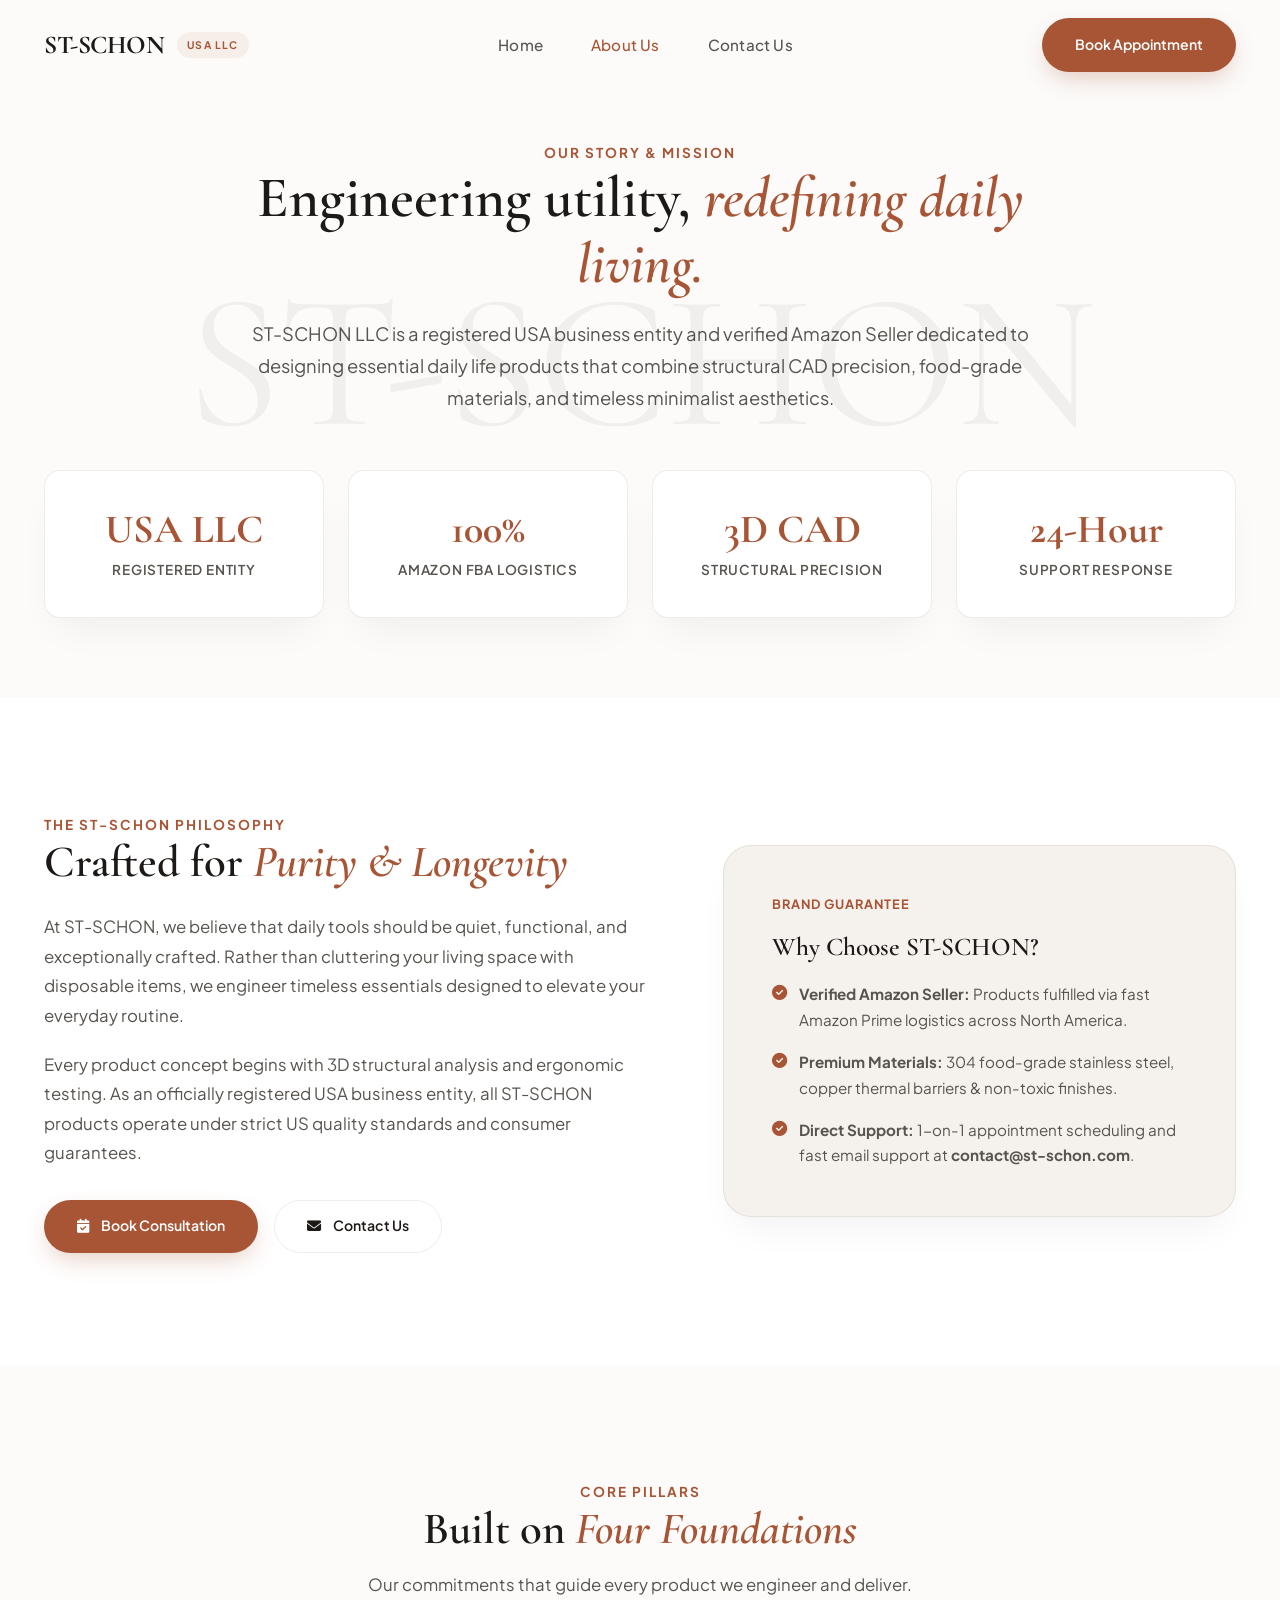
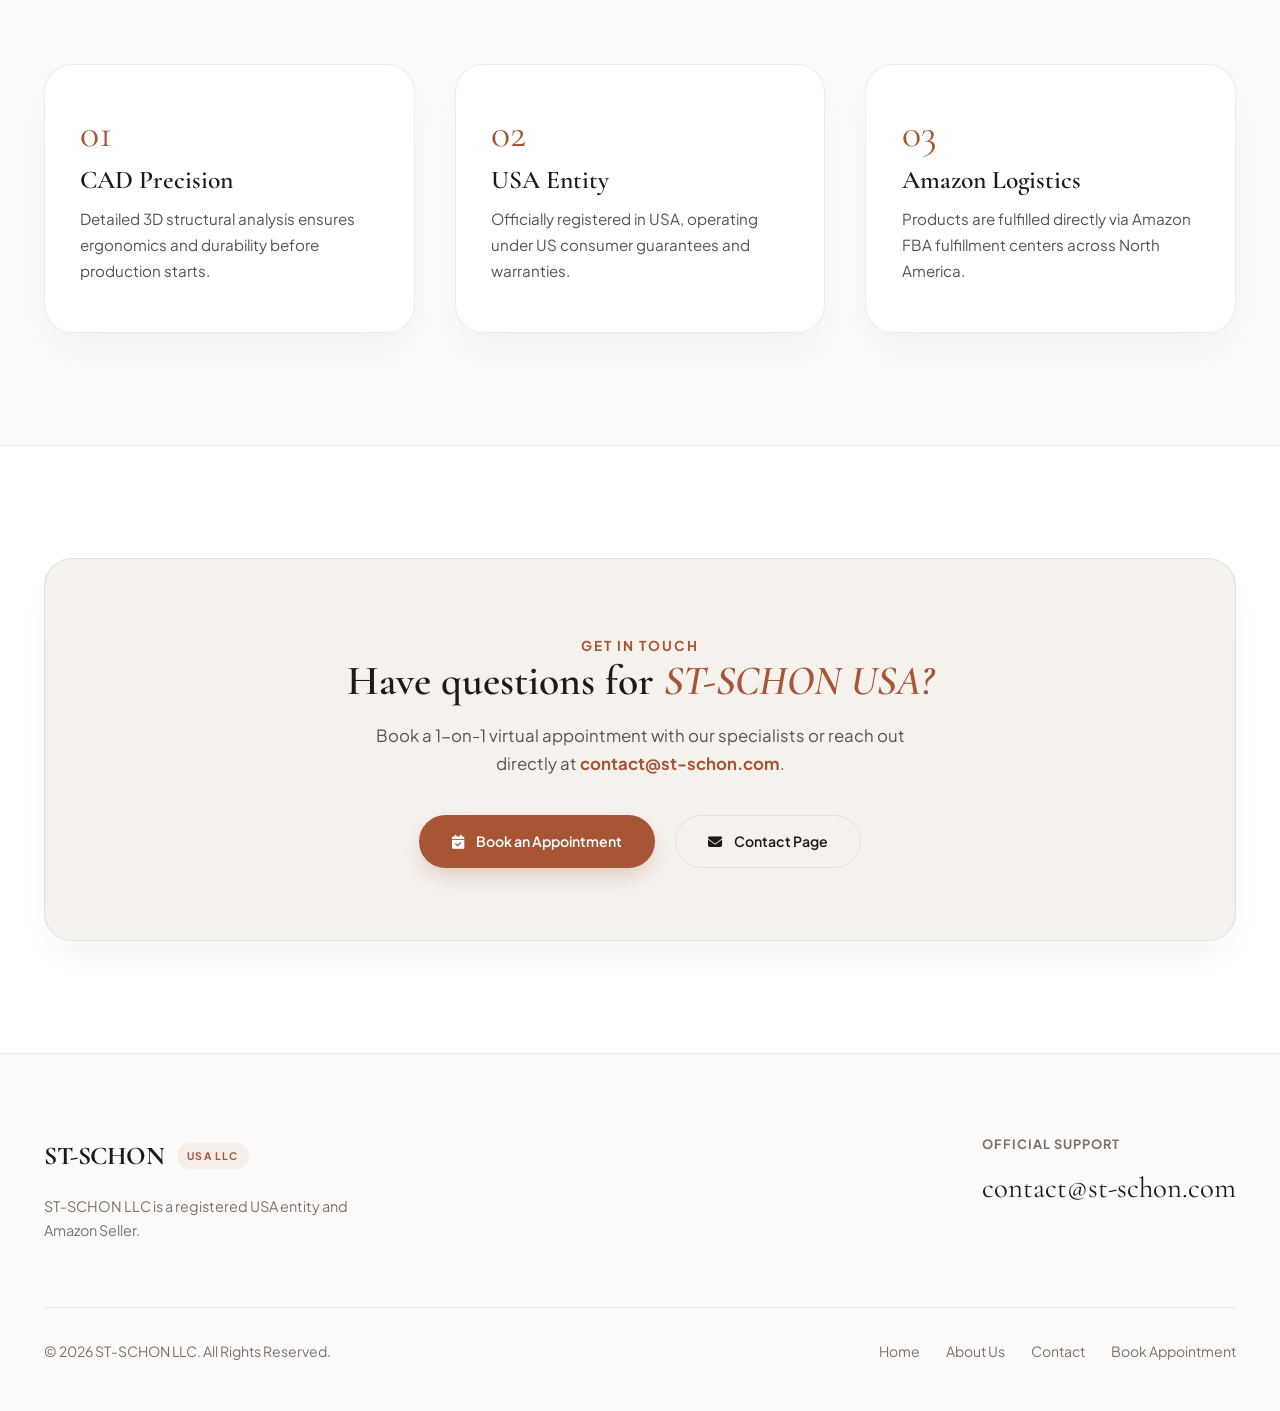
==== about.html @ 33ff7b72 "Create dedicated About Us page (about.html) with company story, key metrics, and brand pillars" ====
<!DOCTYPE html>
<html lang="en">
<head>
  <meta charset="UTF-8" />
  <meta name="viewport" content="width=device-width, initial-scale=1.0" />
  <title>About Us | ST-SCHON USA LLC</title>
  <meta name="description" content="Learn about ST-SCHON LLC, an officially registered USA business entity & Amazon Seller crafting minimalist daily life products." />
  <meta name="google-site-verification" content="IMkrDVeG0DlP4XZ37JzlQe3WU5z8ph6qBn4d7qnAb90" />

  <!-- Immediate Universal Clean URL Sanitizer -->
  <script>
    (function() {
      try {
        var p = window.location.pathname;
        if (p.endsWith('/index.html') || p.endsWith('/index')) {
          var clean = p.replace(/\/index(\.html)?$/, '/') + window.location.search + window.location.hash;
          window.history.replaceState(null, '', clean || '/');
        } else if (p.endsWith('.html')) {
          var clean = p.replace(/\.html$/, '') + window.location.search + window.location.hash;
          window.history.replaceState(null, '', clean);
        }
      } catch(e) {}
    })();
  </script>

  <!-- Google Fonts -->
  <link rel="preconnect" href="https://fonts.googleapis.com" />
  <link rel="preconnect" href="https://fonts.gstatic.com" crossorigin />
  <link href="https://fonts.googleapis.com/css2?family=Cormorant+Garamond:ital,wght@0,400;0,600;0,700;1,400&family=Plus+Jakarta+Sans:wght@300;400;500;600;700&display=swap" rel="stylesheet" />

  <!-- FontAwesome Icons -->
  <link rel="stylesheet" href="https://cdnjs.cloudflare.com/ajax/libs/font-awesome/6.4.0/css/all.min.css" />

  <!-- Stylesheets -->
  <link rel="stylesheet" href="css/style.css" />
</head>
<body>

  <!-- HEADER -->
  <header class="header scrolled">
    <div class="container nav-wrap">
      <a href="./" class="brand-logo">
        <span class="logo-mark">ST-SCHON</span>
        <span class="logo-badge-pill">USA LLC</span>
      </a>

      <!-- Navigation Links -->
      <ul class="nav-links" id="nav-links">
        <li><a href="./" class="nav-link">Home</a></li>
        <li><a href="about.html" class="nav-link active">About Us</a></li>
        <li><a href="contact.html" class="nav-link">Contact Us</a></li>
        <li class="mobile-cta-item"><a href="contact.html#booking" class="btn btn-primary" style="width: 100%;">Book Appointment</a></li>
      </ul>

      <div class="desktop-nav-cta">
        <a href="contact.html#booking" class="btn btn-primary">
          Book Appointment
        </a>
      </div>

      <button class="mobile-toggle-btn" id="mobile-menu-btn" aria-label="Toggle Mobile Menu">
        <i class="fa-solid fa-bars"></i>
      </button>
    </div>
  </header>

  <!-- ABOUT HERO SECTION -->
  <section class="about-hero">
    <div class="hero-watermark">ST-SCHON</div>
    <div class="container">
      <div style="max-width: 780px; margin: 0 auto;">
        <span class="hero-subhead">OUR STORY & MISSION</span>
        <h1 style="font-size: clamp(2.4rem, 5vw, 3.6rem); margin-bottom: 1.25rem;">
          Engineering utility, <span class="serif-text text-terracotta">redefining daily living.</span>
        </h1>
        <p style="color: var(--text-secondary); font-size: 1.15rem; line-height: 1.75;">
          ST-SCHON LLC is a registered USA business entity and verified Amazon Seller dedicated to designing essential daily life products that combine structural CAD precision, food-grade materials, and timeless minimalist aesthetics.
        </p>
      </div>

      <!-- KEY METRICS GRID -->
      <div class="metrics-grid">
        <div class="metric-card">
          <div class="metric-val">USA LLC</div>
          <div class="metric-lbl">Registered Entity</div>
        </div>
        <div class="metric-card">
          <div class="metric-val">100%</div>
          <div class="metric-lbl">Amazon FBA Logistics</div>
        </div>
        <div class="metric-card">
          <div class="metric-val">3D CAD</div>
          <div class="metric-lbl">Structural Precision</div>
        </div>
        <div class="metric-card">
          <div class="metric-val">24-Hour</div>
          <div class="metric-lbl">Support Response</div>
        </div>
      </div>
    </div>
  </section>

  <!-- BRAND STORY SECTION -->
  <section class="section-padding" style="background: #ffffff; border-y: 1px solid var(--border-subtle);">
    <div class="container">
      <div class="story-grid">
        <div>
          <span class="hero-subhead">THE ST-SCHON PHILOSOPHY</span>
          <h2 style="font-size: 2.8rem; margin-bottom: 1.5rem; line-height: 1.15;">
            Crafted for <span class="serif-text text-terracotta">Purity & Longevity</span>
          </h2>
          <p style="color: var(--text-secondary); font-size: 1.05rem; margin-bottom: 1.25rem; line-height: 1.75;">
            At ST-SCHON, we believe that daily tools should be quiet, functional, and exceptionally crafted. Rather than cluttering your living space with disposable items, we engineer timeless essentials designed to elevate your everyday routine.
          </p>
          <p style="color: var(--text-secondary); font-size: 1.05rem; margin-bottom: 2rem; line-height: 1.75;">
            Every product concept begins with 3D structural analysis and ergonomic testing. As an officially registered USA business entity, all ST-SCHON products operate under strict US quality standards and consumer guarantees.
          </p>
          <div style="display: flex; gap: 1rem; flex-wrap: wrap;">
            <a href="contact.html#booking" class="btn btn-primary">
              <i class="fa-solid fa-calendar-check"></i> Book Consultation
            </a>
            <a href="contact.html" class="btn btn-outline">
              <i class="fa-solid fa-envelope"></i> Contact Us
            </a>
          </div>
        </div>

        <div>
          <div style="background: var(--bg-card); border: 1px solid var(--border-subtle); border-radius: var(--radius-lg); padding: 3rem; box-shadow: var(--shadow-soft);">
            <div style="font-size: 0.8rem; font-weight: 700; color: var(--accent-terracotta); text-transform: uppercase; letter-spacing: 1px; margin-bottom: 1rem;">BRAND GUARANTEE</div>
            <h3 style="font-size: 1.6rem; margin-bottom: 1.25rem;">Why Choose ST-SCHON?</h3>
            <ul style="list-style: none; padding: 0; margin: 0; display: flex; flex-direction: column; gap: 1rem; color: var(--text-secondary); font-size: 0.95rem;">
              <li style="display: flex; gap: 0.75rem; align-items: flex-start;">
                <i class="fa-solid fa-check-circle" style="color: var(--accent-terracotta); margin-top: 0.25rem;"></i>
                <span><strong>Verified Amazon Seller:</strong> Products fulfilled via fast Amazon Prime logistics across North America.</span>
              </li>
              <li style="display: flex; gap: 0.75rem; align-items: flex-start;">
                <i class="fa-solid fa-check-circle" style="color: var(--accent-terracotta); margin-top: 0.25rem;"></i>
                <span><strong>Premium Materials:</strong> 304 food-grade stainless steel, copper thermal barriers & non-toxic finishes.</span>
              </li>
              <li style="display: flex; gap: 0.75rem; align-items: flex-start;">
                <i class="fa-solid fa-check-circle" style="color: var(--accent-terracotta); margin-top: 0.25rem;"></i>
                <span><strong>Direct Support:</strong> 1-on-1 appointment scheduling and fast email support at <strong>contact@st-schon.com</strong>.</span>
              </li>
            </ul>
          </div>
        </div>
      </div>
    </div>
  </section>

  <!-- BRAND PILLARS SECTION -->
  <section class="section-padding">
    <div class="container">
      <div style="text-align: center; max-width: 620px; margin: 0 auto;">
        <span class="hero-subhead">CORE PILLARS</span>
        <h2 style="font-size: 2.8rem; margin-bottom: 1rem;">Built on <span class="serif-text text-terracotta">Four Foundations</span></h2>
        <p style="color: var(--text-secondary); font-size: 1.05rem;">Our commitments that guide every product we engineer and deliver.</p>
      </div>

      <div class="manifesto-grid">
        <div class="manifesto-card">
          <div class="manifesto-num">01</div>
          <h3 class="manifesto-title">CAD Precision</h3>
          <p class="manifesto-desc">Detailed 3D structural analysis ensures ergonomics and durability before production starts.</p>
        </div>

        <div class="manifesto-card">
          <div class="manifesto-num">02</div>
          <h3 class="manifesto-title">USA Entity</h3>
          <p class="manifesto-desc">Officially registered in USA, operating under US consumer guarantees and warranties.</p>
        </div>

        <div class="manifesto-card">
          <div class="manifesto-num">03</div>
          <h3 class="manifesto-title">Amazon Logistics</h3>
          <p class="manifesto-desc">Products are fulfilled directly via Amazon FBA fulfillment centers across North America.</p>
        </div>
      </div>
    </div>
  </section>

  <!-- CONNECT CTA SECTION -->
  <section class="section-padding" style="background: #ffffff; border-top: 1px solid var(--border-subtle);">
    <div class="container">
      <div style="border: 1px solid var(--border-subtle); border-radius: var(--radius-lg); padding: 4.5rem 2.5rem; text-align: center; background: var(--bg-card); box-shadow: var(--shadow-soft);">
        <span class="hero-subhead">GET IN TOUCH</span>
        <h2 style="font-size: 2.6rem; margin-bottom: 1rem;">Have questions for <span class="serif-text text-terracotta">ST-SCHON USA?</span></h2>
        <p style="color: var(--text-secondary); font-size: 1.05rem; max-width: 580px; margin: 0 auto 2.25rem auto;">
          Book a 1-on-1 virtual appointment with our specialists or reach out directly at <strong style="color: var(--accent-terracotta);">contact@st-schon.com</strong>.
        </p>
        <div style="display: flex; justify-content: center; gap: 1.25rem; flex-wrap: wrap;">
          <a href="contact.html#booking" class="btn btn-primary">
            <i class="fa-solid fa-calendar-check"></i> Book an Appointment
          </a>
          <a href="contact.html" class="btn btn-outline">
            <i class="fa-solid fa-envelope"></i> Contact Page
          </a>
        </div>
      </div>
    </div>
  </section>

  <!-- FOOTER -->
  <footer class="footer">
    <div class="container">
      <div class="footer-flex">
        <div>
          <a href="./" class="brand-logo" style="margin-bottom: 1rem;">
            <span class="logo-mark">ST-SCHON</span>
            <span class="logo-badge-pill">USA LLC</span>
          </a>
          <p style="max-width: 320px; color: var(--text-muted); font-size: 0.9rem; margin-top: 1rem;">
            ST-SCHON LLC is a registered USA entity and Amazon Seller.
          </p>
        </div>

        <div>
          <div style="font-size: 0.8rem; font-weight: 700; color: var(--text-muted); text-transform: uppercase; letter-spacing: 1px; margin-bottom: 0.5rem;">Official Support</div>
          <a href="mailto:contact@st-schon.com" class="footer-email">contact@st-schon.com</a>
        </div>
      </div>

      <div class="footer-bottom">
        <p>© 2026 ST-SCHON LLC. All Rights Reserved.</p>
        <div>
          <a href="./" style="color: var(--text-muted); text-decoration: none; margin-left: 1.5rem;">Home</a>
          <a href="about.html" style="color: var(--text-muted); text-decoration: none; margin-left: 1.5rem;">About Us</a>
          <a href="contact.html" style="color: var(--text-muted); text-decoration: none; margin-left: 1.5rem;">Contact</a>
          <a href="contact.html#booking" style="color: var(--text-muted); text-decoration: none; margin-left: 1.5rem;">Book Appointment</a>
        </div>
      </div>
    </div>
  </footer>

  <!-- Scripts -->
  <script src="js/main.js"></script>
</body>
</html>
---- css/style.css ----
/* ==========================================================================
   ST-SCHON USA LLC - HUMAN-CRAFTED EDITORIAL DESIGN SYSTEM
   Inspired by Organic Minimalist High-Fashion UI (Light Organic Palette)
   ========================================================================== */

@import url('https://fonts.googleapis.com/css2?family=Cormorant+Garamond:ital,wght@0,400;0,600;0,700;1,400&family=Plus+Jakarta+Sans:wght@300;400;500;600;700&display=swap');

:root {
  /* Color Palette - Warm Ivory, Terracotta & Soft Espresso */
  --bg-main: #fcfbfa;
  --bg-card: #f5f2ed;
  --bg-glass: rgba(252, 251, 250, 0.95);
  
  --border-subtle: rgba(28, 25, 23, 0.08);
  --border-hover: rgba(168, 85, 54, 0.3);

  /* Accents */
  --accent-terracotta: #a85536;
  --accent-terracotta-dark: #8b3e23;
  --accent-terracotta-light: #f6eee9;
  
  /* Text */
  --text-primary: #1c1917;
  --text-secondary: #57534e;
  --text-muted: #78716c;
  --text-watermark: rgba(28, 25, 23, 0.05);

  /* Fonts */
  --font-serif: 'Cormorant Garamond', Georgia, serif;
  --font-sans: 'Plus Jakarta Sans', -apple-system, BlinkMacSystemFont, sans-serif;

  /* Layout */
  --container-max: 1240px;
  --header-height: 90px;
  --radius-sm: 8px;
  --radius-md: 16px;
  --radius-lg: 28px;
  --radius-full: 9999px;

  /* Transitions & Shadows */
  --transition: 0.4s cubic-bezier(0.16, 1, 0.3, 1);
  --shadow-soft: 0 20px 40px -15px rgba(28, 25, 23, 0.07);
  --shadow-hover: 0 30px 60px -15px rgba(168, 85, 54, 0.12);
}

html {
  height: 100%;
}

html, body {
  margin: 0;
  padding: 0;
}

body {
  min-height: 100vh;
  display: flex;
  flex-direction: column;
  overflow-x: hidden;
  line-height: 1.7;
  background-color: var(--bg-main);
  color: var(--text-primary);
  font-family: var(--font-sans);
  -webkit-font-smoothing: antialiased;
  animation: pageEnter 0.5s ease-out forwards;
}

@keyframes pageEnter {
  from { opacity: 0; transform: translateY(10px); }
  to { opacity: 1; transform: translateY(0); }
}

/* Page Transition Overlay Curtain */
.page-transition-overlay {
  position: fixed;
  top: 0;
  left: 0;
  width: 100vw;
  height: 100vh;
  background: var(--bg-main);
  z-index: 9999;
  pointer-events: none;
  opacity: 0;
  transform: translateY(100%);
  transition: transform 0.4s cubic-bezier(0.7, 0, 0.2, 1), opacity 0.3s ease;
  display: flex;
  align-items: center;
  justify-content: center;
}

.page-transition-overlay::after {
  content: 'ST-SCHON';
  font-family: var(--font-serif);
  font-size: 2rem;
  letter-spacing: 4px;
  color: var(--accent-terracotta);
}

.page-transition-overlay.active {
  opacity: 1;
  transform: translateY(0%);
  pointer-events: all;
}

/* Reset */
*, *::before, *::after {
  box-sizing: border-box;
  margin: 0;
  padding: 0;
}

html {
  scroll-behavior: smooth;
  font-size: 16px;
  background-color: var(--bg-main);
}

/* Typography */
h1, h2, h3, h4 {
  font-family: var(--font-serif);
  font-weight: 600;
  line-height: 1.15;
  color: var(--text-primary);
  word-break: break-word;
  overflow-wrap: break-word;
}

.serif-text {
  font-family: var(--font-serif);
  font-style: italic;
}

.text-terracotta {
  color: var(--accent-terracotta);
}

/* Container */
.container {
  width: 100%;
  max-width: var(--container-max);
  margin: 0 auto;
  padding: 0 1.5rem;
}

.section-padding {
  padding: 7rem 0;
}

/* Header Navigation */
.header {
  position: fixed;
  top: 0;
  left: 0;
  width: 100%;
  height: var(--header-height);
  z-index: 1000;
  transition: var(--transition);
}

.header.scrolled {
  background: var(--bg-glass);
  backdrop-filter: blur(20px);
  -webkit-backdrop-filter: blur(20px);
  border-bottom: 1px solid var(--border-subtle);
  height: 80px;
}

.nav-wrap {
  display: flex;
  align-items: center;
  justify-content: space-between;
  height: 100%;
}

.brand-logo {
  display: flex;
  align-items: center;
  gap: 0.8rem;
  text-decoration: none;
  white-space: nowrap;
}

.logo-mark {
  font-family: var(--font-serif);
  font-weight: 700;
  font-size: 1.6rem;
  letter-spacing: -0.5px;
  color: var(--text-primary);
  white-space: nowrap;
}

.logo-badge-pill {
  font-size: 0.65rem;
  font-weight: 700;
  letter-spacing: 1.2px;
  text-transform: uppercase;
  color: var(--accent-terracotta);
  background: var(--accent-terracotta-light);
  padding: 0.25rem 0.65rem;
  border-radius: var(--radius-full);
  white-space: nowrap;
}

.nav-links {
  display: flex;
  align-items: center;
  gap: 3rem;
  list-style: none;
}

.nav-link {
  color: var(--text-secondary);
  text-decoration: none;
  font-size: 0.95rem;
  font-weight: 500;
  letter-spacing: 0.2px;
  transition: var(--transition);
}

.nav-link:hover, .nav-link.active {
  color: var(--accent-terracotta);
}

/* Mobile Navigation Controls */
.mobile-toggle-btn {
  display: none;
  background: transparent;
  border: none;
  font-size: 1.4rem;
  color: var(--text-primary);
  cursor: pointer;
  padding: 0.4rem;
  transition: var(--transition);
}

.mobile-cta-item {
  display: none;
}

/* Button System */
.btn {
  display: inline-flex;
  align-items: center;
  justify-content: center;
  gap: 0.75rem;
  padding: 0.85rem 2rem;
  font-family: var(--font-sans);
  font-size: 0.88rem;
  font-weight: 600;
  border-radius: var(--radius-full);
  text-decoration: none;
  cursor: pointer;
  transition: var(--transition);
  border: 1px solid transparent;
  white-space: nowrap;
}

.btn-primary {
  background: var(--accent-terracotta);
  color: #ffffff;
  box-shadow: 0 10px 25px -5px rgba(168, 85, 54, 0.3);
}

.btn-primary:hover {
  background: var(--accent-terracotta-dark);
  transform: translateY(-2px);
  box-shadow: 0 15px 30px -5px rgba(168, 85, 54, 0.45);
}

.btn-outline {
  background: transparent;
  color: var(--text-primary);
  border-color: var(--border-subtle);
}

.btn-outline:hover {
  border-color: var(--accent-terracotta);
  color: var(--accent-terracotta);
  transform: translateY(-2px);
}

.btn-dark {
  background: var(--text-primary);
  color: #ffffff;
}

.btn-dark:hover {
  background: #000;
  transform: translateY(-2px);
}

/* HERO SECTION - KOOWIL STYLE WATERMARK & CENTER OBJECT */
.hero-editorial {
  position: relative;
  min-height: 100vh;
  padding-top: var(--header-height);
  display: flex;
  align-items: center;
  justify-content: center;
  overflow: hidden;
}

.hero-watermark {
  position: absolute;
  top: 52%;
  left: 50%;
  transform: translate(-50%, -50%);
  font-family: var(--font-serif);
  font-size: clamp(5rem, 15vw, 18rem);
  font-weight: 400;
  color: var(--text-watermark);
  white-space: nowrap;
  pointer-events: none;
  z-index: 1;
  letter-spacing: -2px;
}

.hero-container-center {
  position: relative;
  z-index: 2;
  width: 100%;
  max-width: var(--container-max);
  display: grid;
  grid-template-columns: 1fr 1.3fr 1fr;
  align-items: center;
  gap: 2rem;
  min-height: calc(100vh - var(--header-height) - 4rem);
}

/* Left Hero Copy */
.hero-left-block {
  padding-right: 1rem;
}

.hero-subhead {
  font-size: 0.85rem;
  font-weight: 700;
  letter-spacing: 2px;
  color: var(--accent-terracotta);
  text-transform: uppercase;
  margin-bottom: 1rem;
}

.hero-main-title {
  font-size: clamp(2.2rem, 4vw, 3.4rem);
  line-height: 1.08;
  margin-bottom: 1.25rem;
  word-break: break-word;
  overflow-wrap: break-word;
}

.hero-body-text {
  font-size: 1rem;
  color: var(--text-secondary);
  margin-bottom: 2rem;
  line-height: 1.7;
}

.hero-link-arrow {
  display: inline-flex;
  align-items: center;
  gap: 0.75rem;
  color: var(--accent-terracotta);
  font-weight: 700;
  font-size: 0.95rem;
  text-decoration: none;
  transition: var(--transition);
}

.hero-link-arrow:hover {
  gap: 1.2rem;
  color: var(--accent-terracotta-dark);
}

/* Center 3D Object Box */
.hero-center-3d {
  position: relative;
  width: 100%;
  height: 480px;
  display: flex;
  align-items: center;
  justify-content: center;
}

#hero-3d-canvas {
  width: 100%;
  height: 100%;
}

/* Right Inset Card */
.hero-right-card {
  background: #ffffff;
  border: 1px solid var(--border-subtle);
  border-radius: var(--radius-lg);
  padding: 2rem;
  box-shadow: var(--shadow-soft);
  transition: var(--transition);
}

.hero-right-card:hover {
  transform: translateY(-5px);
  box-shadow: var(--shadow-hover);
}

.card-tag {
  font-size: 0.75rem;
  color: var(--accent-terracotta);
  font-weight: 700;
  text-transform: uppercase;
  letter-spacing: 1px;
}

.card-title {
  font-size: 1.4rem;
  margin: 0.5rem 0;
}

.card-desc {
  font-size: 0.88rem;
  color: var(--text-secondary);
}

/* Brand Manifesto Grid */
.manifesto-grid {
  display: grid;
  grid-template-columns: repeat(3, 1fr);
  gap: 2.5rem;
  margin-top: 4rem;
}

.manifesto-card {
  background: #ffffff;
  border: 1px solid var(--border-subtle);
  border-radius: var(--radius-lg);
  padding: 3rem 2.2rem;
  box-shadow: var(--shadow-soft);
  transition: var(--transition);
}

.manifesto-card:hover {
  transform: translateY(-6px);
  border-color: var(--border-hover);
  box-shadow: var(--shadow-hover);
}

.manifesto-num {
  font-family: var(--font-serif);
  font-size: 2.5rem;
  color: var(--accent-terracotta);
  line-height: 1;
  margin-bottom: 0.75rem;
}

.manifesto-title {
  font-size: 1.6rem;
  margin-bottom: 0.75rem;
}

.manifesto-desc {
  color: var(--text-secondary);
  font-size: 0.95rem;
}

/* About Page Specific Styles */
.about-hero {
  padding-top: calc(var(--header-height) + 3rem);
  padding-bottom: 5rem;
  background: var(--bg-main);
  text-align: center;
  position: relative;
}

.metrics-grid {
  display: grid;
  grid-template-columns: repeat(4, 1fr);
  gap: 1.5rem;
  margin-top: 3.5rem;
}

.metric-card {
  background: #ffffff;
  border: 1px solid var(--border-subtle);
  border-radius: var(--radius-md);
  padding: 2.25rem 1.5rem;
  text-align: center;
  box-shadow: var(--shadow-soft);
  transition: var(--transition);
}

.metric-card:hover {
  transform: translateY(-4px);
  border-color: var(--border-hover);
  box-shadow: var(--shadow-hover);
}

.metric-val {
  font-family: var(--font-serif);
  font-size: 2.5rem;
  font-weight: 700;
  color: var(--accent-terracotta);
  line-height: 1.1;
  margin-bottom: 0.4rem;
}

.metric-lbl {
  font-size: 0.85rem;
  color: var(--text-secondary);
  font-weight: 600;
  text-transform: uppercase;
  letter-spacing: 0.8px;
}

.story-grid {
  display: grid;
  grid-template-columns: 1.2fr 1fr;
  gap: 4rem;
  align-items: center;
}

@media (max-width: 820px) {
  .metrics-grid {
    grid-template-columns: repeat(2, 1fr);
  }
  .story-grid {
    grid-template-columns: 1fr;
    gap: 2.5rem;
  }
}

@media (max-width: 480px) {
  .metrics-grid {
    grid-template-columns: 1fr;
  }
}

/* Footer */
.footer {
  margin-top: auto;
  flex-shrink: 0;
  background: var(--bg-main);
  border-top: 1px solid var(--border-subtle);
  padding: 5rem 0 3rem 0;
}

.footer-flex {
  display: flex;
  justify-content: space-between;
  align-items: flex-start;
  flex-wrap: wrap;
  gap: 3rem;
  margin-bottom: 4rem;
}

.footer-email {
  font-family: var(--font-serif);
  font-size: 1.8rem;
  color: var(--text-primary);
  text-decoration: none;
  transition: var(--transition);
  word-break: break-all;
}

.footer-email:hover {
  color: var(--accent-terracotta);
}

.footer-bottom {
  display: flex;
  align-items: center;
  justify-content: space-between;
  padding-top: 2rem;
  border-top: 1px solid var(--border-subtle);
  color: var(--text-muted);
  font-size: 0.88rem;
  flex-wrap: wrap;
  gap: 1rem;
}

/* Toast Notifications */
.toast-container {
  position: fixed;
  bottom: 2rem;
  right: 2rem;
  z-index: 3000;
}

.toast {
  padding: 1rem 1.6rem;
  background: #1c1917;
  color: #ffffff;
  border-radius: var(--radius-md);
  font-size: 0.9rem;
  font-weight: 500;
  box-shadow: 0 15px 35px rgba(0,0,0,0.3);
}

/* ==========================================================================
   ROBUST MOBILE & TABLET RESPONSIVE MEDIA QUERIES (320px - 820px)
   ========================================================================== */

@media (max-width: 820px) {
  .logo-badge-pill {
    display: none;
  }

  .desktop-nav-cta {
    display: none;
  }

  .mobile-toggle-btn {
    display: block;
  }

  .mobile-cta-item {
    display: block;
    width: 100%;
    margin-top: 1rem;
  }

  /* Slide-down Mobile Menu Drawer */
  .nav-links {
    position: fixed;
    top: var(--header-height);
    left: 0;
    width: 100%;
    background: rgba(252, 251, 250, 0.98);
    backdrop-filter: blur(20px);
    -webkit-backdrop-filter: blur(20px);
    flex-direction: column;
    padding: 2.5rem 2rem;
    gap: 1.75rem;
    border-bottom: 1px solid var(--border-subtle);
    box-shadow: 0 25px 50px rgba(28, 25, 23, 0.12);
    transform: translateY(-160%);
    transition: transform 0.4s cubic-bezier(0.16, 1, 0.3, 1);
    z-index: 999;
  }

  .nav-links.active {
    transform: translateY(0);
  }

  .hero-container-center {
    grid-template-columns: 1fr;
    text-align: center;
    gap: 2.5rem;
    padding: 2rem 0;
  }

  .hero-left-block {
    padding-right: 0;
    display: flex;
    flex-direction: column;
    align-items: center;
  }

  .hero-left-block .hero-main-title {
    font-size: clamp(2rem, 7.5vw, 3rem);
    line-height: 1.12;
  }

  .hero-left-block div[style*="display: flex"] {
    flex-direction: column;
    width: 100%;
    gap: 1rem !important;
  }

  .hero-left-block .btn-primary {
    width: 100%;
  }

  .hero-center-3d {
    height: 360px;
  }

  .manifesto-grid {
    grid-template-columns: 1fr;
    gap: 1.5rem;
  }

  .hero-watermark {
    display: none;
  }

  .section-padding {
    padding: 4.5rem 0;
  }
}

@media (max-width: 576px) {
  :root {
    --header-height: 80px;
  }

  .logo-mark {
    font-size: 1.35rem;
  }

  .btn {
    padding: 0.75rem 1.4rem;
    font-size: 0.85rem;
  }

  .hero-center-3d {
    height: 300px;
  }
}
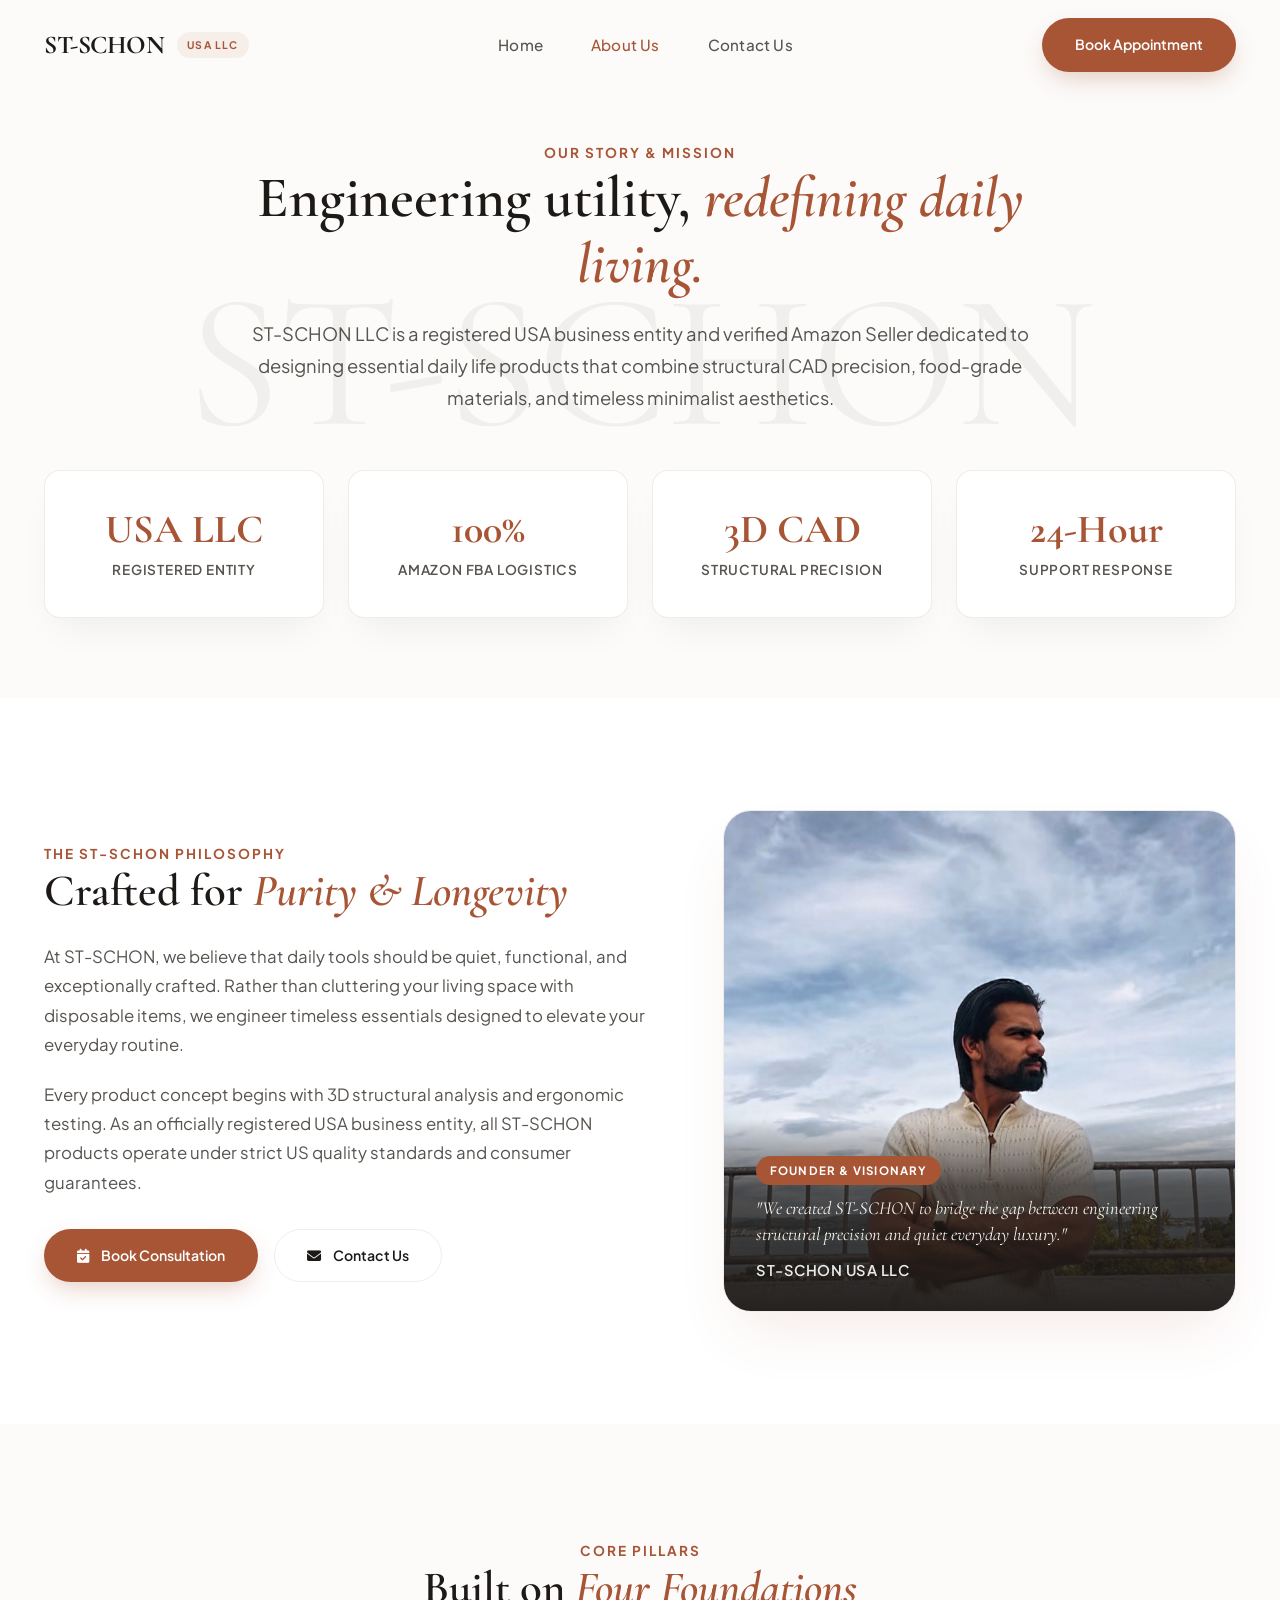
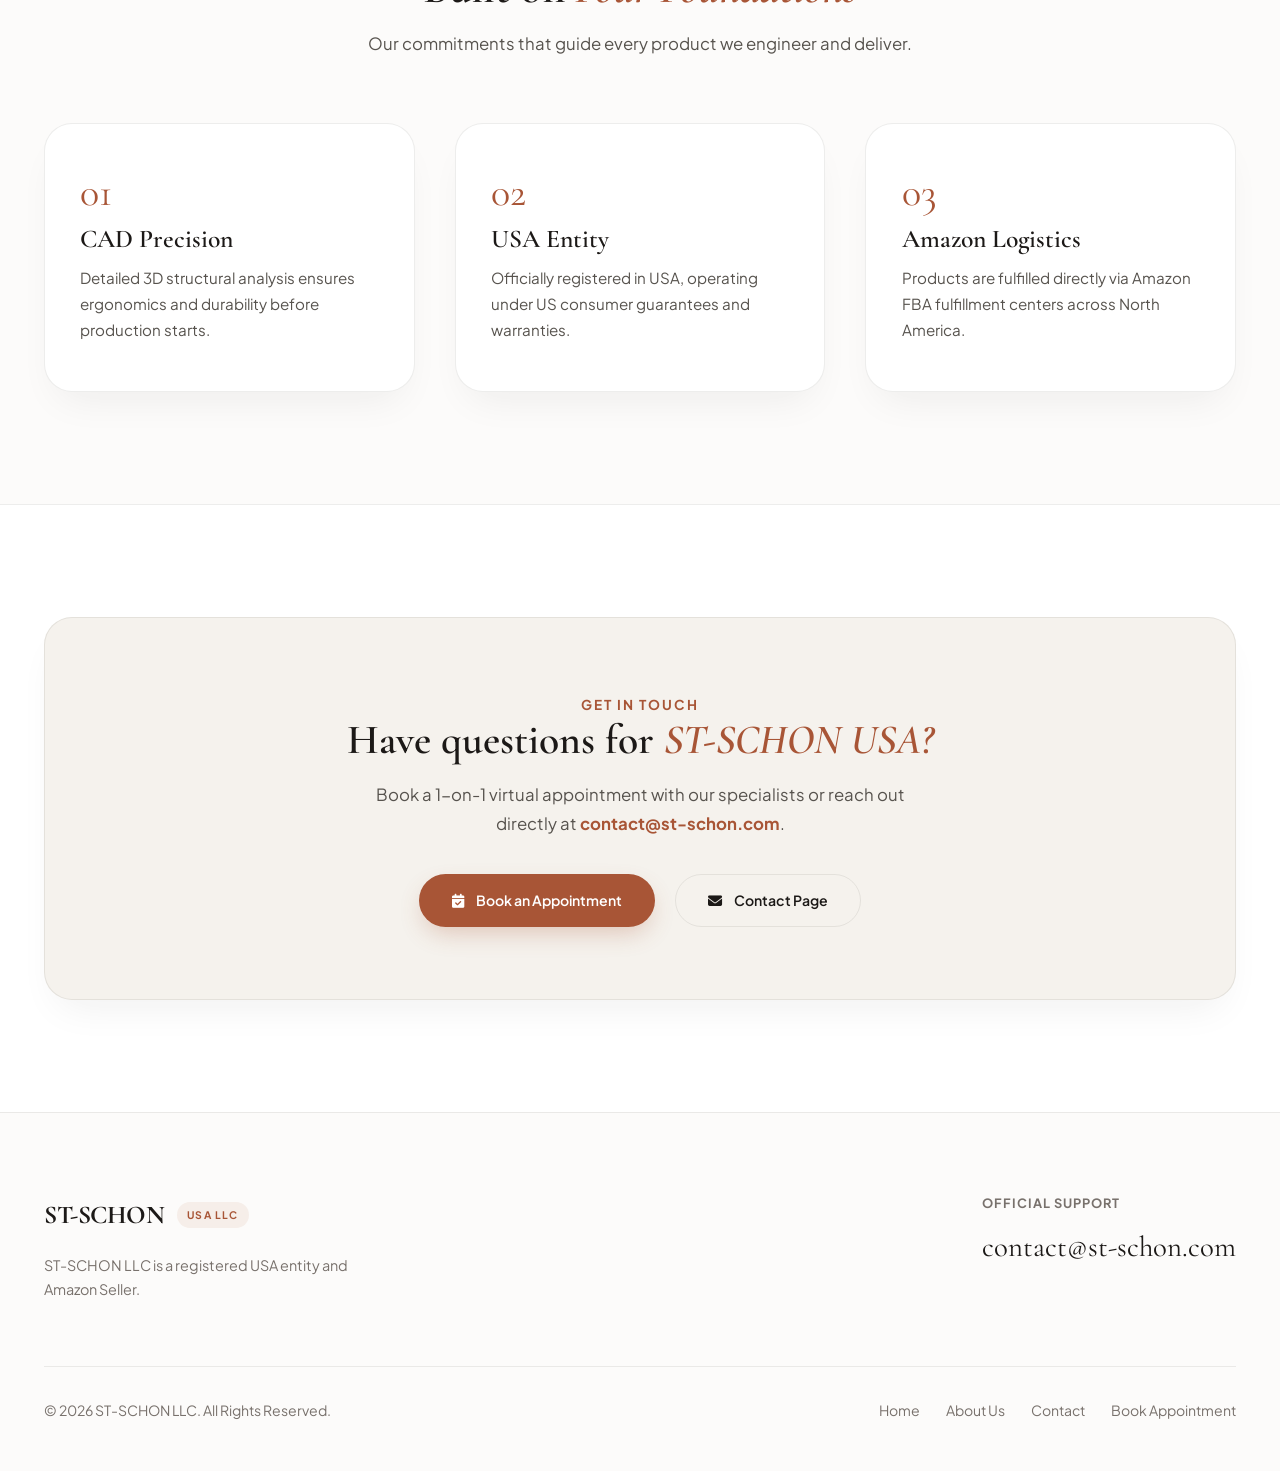
==== commit 7c24d457: "Add founder portrait card to About page and integrate ST-SCHON brand logo favicon across all pages" ====
--- a/about.html
+++ b/about.html
@@ -6,6 +6,10 @@
   <title>About Us | ST-SCHON USA LLC</title>
   <meta name="description" content="Learn about ST-SCHON LLC, an officially registered USA business entity & Amazon Seller crafting minimalist daily life products." />
   <meta name="google-site-verification" content="IMkrDVeG0DlP4XZ37JzlQe3WU5z8ph6qBn4d7qnAb90" />
+
+  <!-- Favicon / Brand Logo -->
+  <link rel="icon" type="image/svg+xml" href="assets/favicon.svg" />
+  <link rel="apple-touch-icon" href="assets/favicon.svg" />
 
   <!-- Immediate Universal Clean URL Sanitizer -->
   <script>
@@ -126,23 +130,13 @@
         </div>
 
         <div>
-          <div style="background: var(--bg-card); border: 1px solid var(--border-subtle); border-radius: var(--radius-lg); padding: 3rem; box-shadow: var(--shadow-soft);">
-            <div style="font-size: 0.8rem; font-weight: 700; color: var(--accent-terracotta); text-transform: uppercase; letter-spacing: 1px; margin-bottom: 1rem;">BRAND GUARANTEE</div>
-            <h3 style="font-size: 1.6rem; margin-bottom: 1.25rem;">Why Choose ST-SCHON?</h3>
-            <ul style="list-style: none; padding: 0; margin: 0; display: flex; flex-direction: column; gap: 1rem; color: var(--text-secondary); font-size: 0.95rem;">
-              <li style="display: flex; gap: 0.75rem; align-items: flex-start;">
-                <i class="fa-solid fa-check-circle" style="color: var(--accent-terracotta); margin-top: 0.25rem;"></i>
-                <span><strong>Verified Amazon Seller:</strong> Products fulfilled via fast Amazon Prime logistics across North America.</span>
-              </li>
-              <li style="display: flex; gap: 0.75rem; align-items: flex-start;">
-                <i class="fa-solid fa-check-circle" style="color: var(--accent-terracotta); margin-top: 0.25rem;"></i>
-                <span><strong>Premium Materials:</strong> 304 food-grade stainless steel, copper thermal barriers & non-toxic finishes.</span>
-              </li>
-              <li style="display: flex; gap: 0.75rem; align-items: flex-start;">
-                <i class="fa-solid fa-check-circle" style="color: var(--accent-terracotta); margin-top: 0.25rem;"></i>
-                <span><strong>Direct Support:</strong> 1-on-1 appointment scheduling and fast email support at <strong>contact@st-schon.com</strong>.</span>
-              </li>
-            </ul>
+          <div class="founder-card">
+            <img src="assets/founder.jpg" alt="Founder & Visionary - ST-SCHON USA LLC" class="founder-img" />
+            <div class="founder-info-overlay">
+              <span class="founder-badge">FOUNDER & VISIONARY</span>
+              <p class="founder-quote">"We created ST-SCHON to bridge the gap between engineering structural precision and quiet everyday luxury."</p>
+              <div class="founder-name">ST-SCHON USA LLC</div>
+            </div>
           </div>
         </div>
       </div>
--- a/css/style.css
+++ b/css/style.css
@@ -531,6 +531,69 @@
   .metrics-grid {
     grid-template-columns: 1fr;
   }
+}
+
+/* Founder Portrait Card */
+.founder-card {
+  position: relative;
+  border-radius: var(--radius-lg);
+  overflow: hidden;
+  box-shadow: var(--shadow-hover);
+  border: 1px solid var(--border-subtle);
+  background: #ffffff;
+  transition: var(--transition);
+}
+
+.founder-card:hover {
+  transform: translateY(-5px);
+  box-shadow: 0 35px 70px -15px rgba(168, 85, 54, 0.2);
+}
+
+.founder-img {
+  width: 100%;
+  height: 500px;
+  object-fit: cover;
+  object-position: center 20%;
+  display: block;
+}
+
+.founder-info-overlay {
+  position: absolute;
+  bottom: 0;
+  left: 0;
+  width: 100%;
+  background: linear-gradient(to top, rgba(28, 25, 23, 0.95) 0%, rgba(28, 25, 23, 0.7) 65%, transparent 100%);
+  padding: 2.25rem 2rem 1.75rem 2rem;
+  color: #ffffff;
+}
+
+.founder-badge {
+  display: inline-block;
+  font-size: 0.72rem;
+  font-weight: 700;
+  color: #ffffff;
+  background: var(--accent-terracotta);
+  padding: 0.3rem 0.85rem;
+  border-radius: var(--radius-full);
+  text-transform: uppercase;
+  letter-spacing: 1.2px;
+  margin-bottom: 0.6rem;
+}
+
+.founder-quote {
+  font-family: var(--font-serif);
+  font-size: 1.15rem;
+  font-style: italic;
+  color: #f5f2ed;
+  line-height: 1.45;
+  margin-bottom: 0.6rem;
+}
+
+.founder-name {
+  font-size: 0.92rem;
+  font-weight: 600;
+  color: rgba(255, 255, 255, 0.9);
+  letter-spacing: 0.5px;
 }
 
 /* Footer */
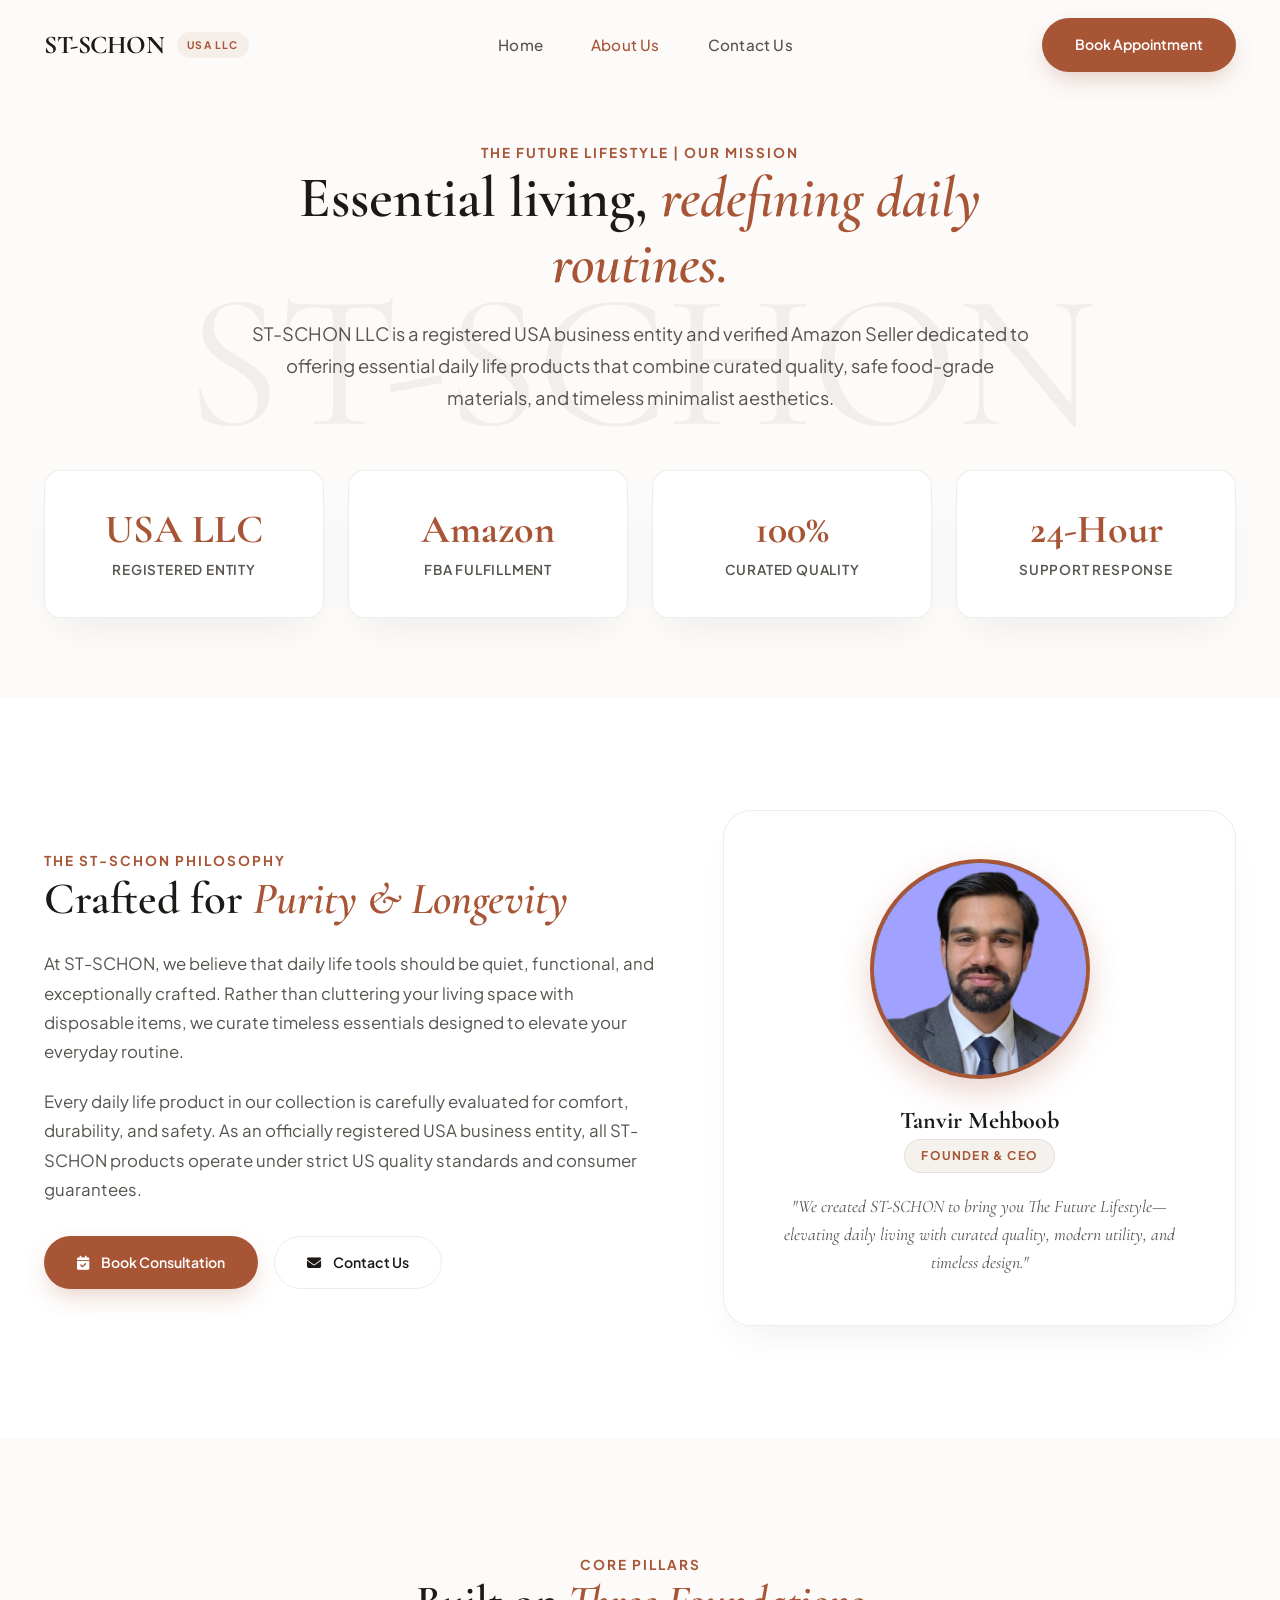
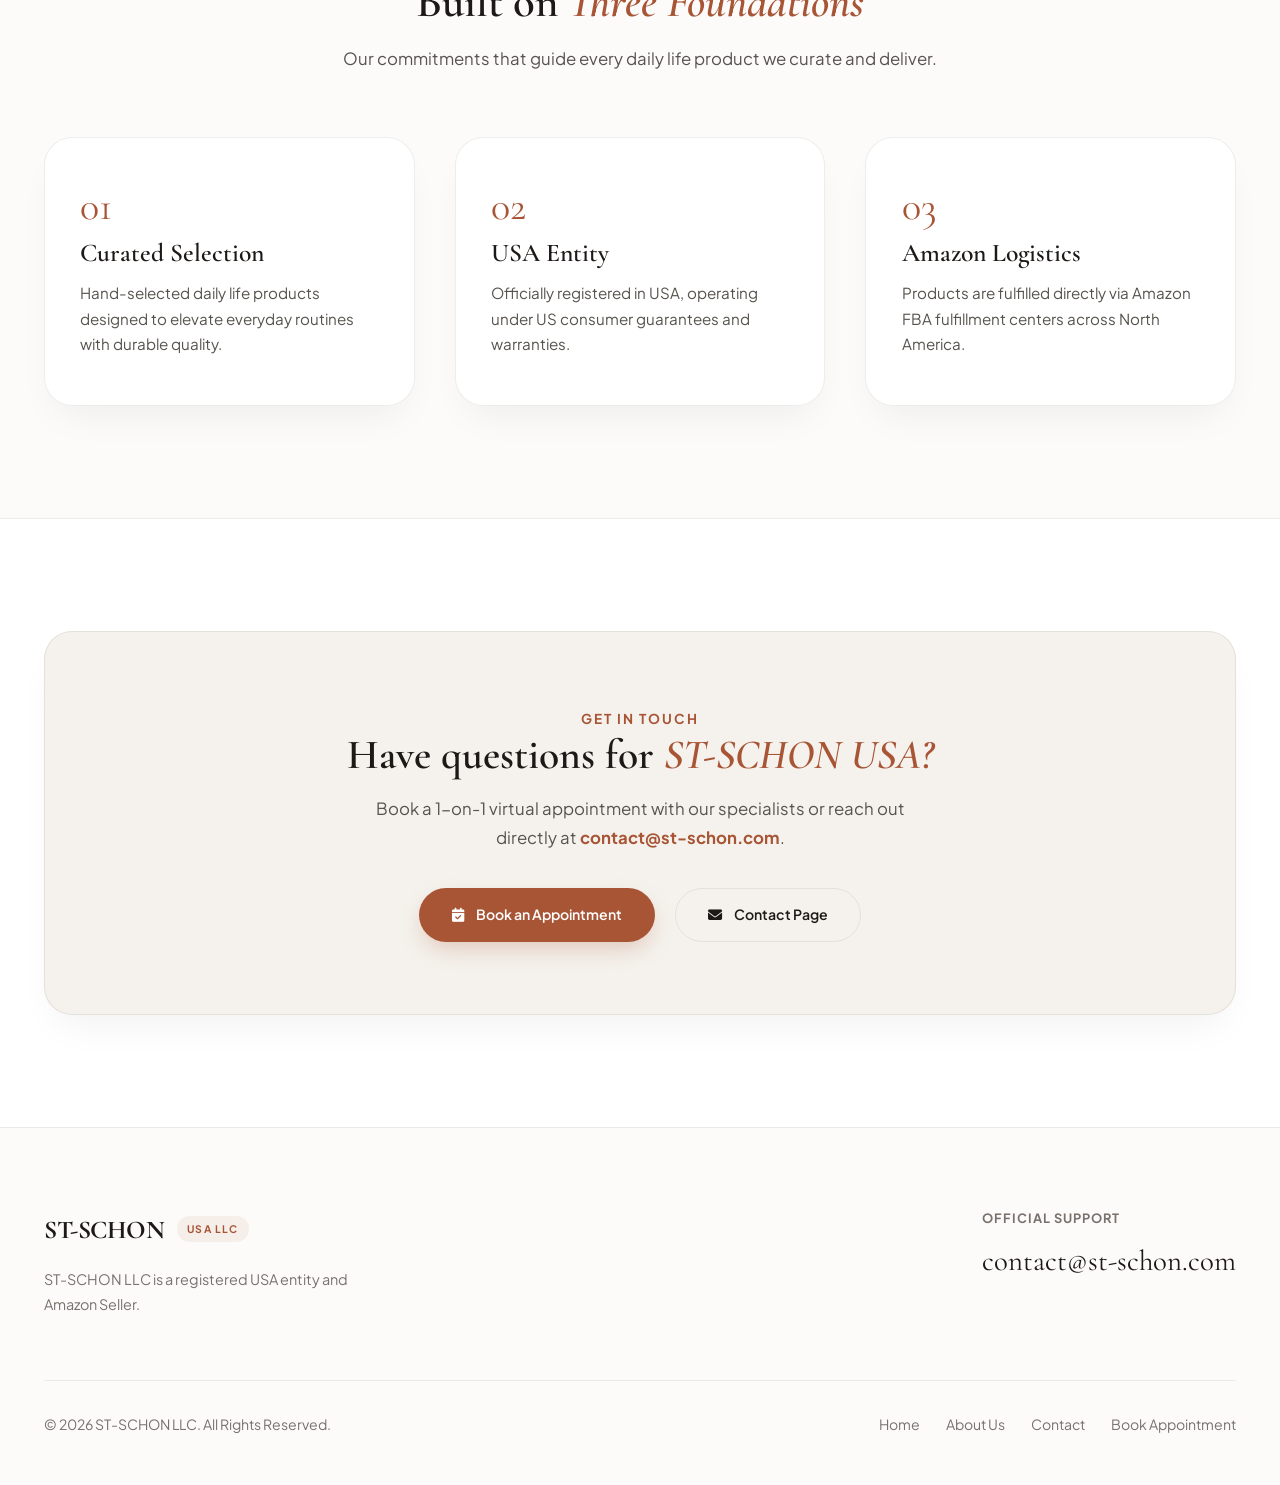
==== commit bc3fd683: "Update brand positioning to curated daily life products, set tagline 'The Future Lifestyle', update " ====
--- a/about.html
+++ b/about.html
@@ -73,12 +73,12 @@
     <div class="hero-watermark">ST-SCHON</div>
     <div class="container">
       <div style="max-width: 780px; margin: 0 auto;">
-        <span class="hero-subhead">OUR STORY & MISSION</span>
+        <span class="hero-subhead">THE FUTURE LIFESTYLE | OUR MISSION</span>
         <h1 style="font-size: clamp(2.4rem, 5vw, 3.6rem); margin-bottom: 1.25rem;">
-          Engineering utility, <span class="serif-text text-terracotta">redefining daily living.</span>
+          Essential living, <span class="serif-text text-terracotta">redefining daily routines.</span>
         </h1>
         <p style="color: var(--text-secondary); font-size: 1.15rem; line-height: 1.75;">
-          ST-SCHON LLC is a registered USA business entity and verified Amazon Seller dedicated to designing essential daily life products that combine structural CAD precision, food-grade materials, and timeless minimalist aesthetics.
+          ST-SCHON LLC is a registered USA business entity and verified Amazon Seller dedicated to offering essential daily life products that combine curated quality, safe food-grade materials, and timeless minimalist aesthetics.
         </p>
       </div>
 
@@ -89,12 +89,12 @@
           <div class="metric-lbl">Registered Entity</div>
         </div>
         <div class="metric-card">
+          <div class="metric-val">Amazon</div>
+          <div class="metric-lbl">FBA Fulfillment</div>
+        </div>
+        <div class="metric-card">
           <div class="metric-val">100%</div>
-          <div class="metric-lbl">Amazon FBA Logistics</div>
-        </div>
-        <div class="metric-card">
-          <div class="metric-val">3D CAD</div>
-          <div class="metric-lbl">Structural Precision</div>
+          <div class="metric-lbl">Curated Quality</div>
         </div>
         <div class="metric-card">
           <div class="metric-val">24-Hour</div>
@@ -114,10 +114,10 @@
             Crafted for <span class="serif-text text-terracotta">Purity & Longevity</span>
           </h2>
           <p style="color: var(--text-secondary); font-size: 1.05rem; margin-bottom: 1.25rem; line-height: 1.75;">
-            At ST-SCHON, we believe that daily tools should be quiet, functional, and exceptionally crafted. Rather than cluttering your living space with disposable items, we engineer timeless essentials designed to elevate your everyday routine.
+            At ST-SCHON, we believe that daily life tools should be quiet, functional, and exceptionally crafted. Rather than cluttering your living space with disposable items, we curate timeless essentials designed to elevate your everyday routine.
           </p>
           <p style="color: var(--text-secondary); font-size: 1.05rem; margin-bottom: 2rem; line-height: 1.75;">
-            Every product concept begins with 3D structural analysis and ergonomic testing. As an officially registered USA business entity, all ST-SCHON products operate under strict US quality standards and consumer guarantees.
+            Every daily life product in our collection is carefully evaluated for comfort, durability, and safety. As an officially registered USA business entity, all ST-SCHON products operate under strict US quality standards and consumer guarantees.
           </p>
           <div style="display: flex; gap: 1rem; flex-wrap: wrap;">
             <a href="contact.html#booking" class="btn btn-primary">
@@ -130,13 +130,14 @@
         </div>
 
         <div>
-          <div class="founder-card">
-            <img src="assets/founder.jpg" alt="Founder & Visionary - ST-SCHON USA LLC" class="founder-img" />
-            <div class="founder-info-overlay">
-              <span class="founder-badge">FOUNDER & VISIONARY</span>
-              <p class="founder-quote">"We created ST-SCHON to bridge the gap between engineering structural precision and quiet everyday luxury."</p>
-              <div class="founder-name">ST-SCHON USA LLC</div>
+          <!-- CIRCULAR FOUNDER PROFILE CARD -->
+          <div class="founder-box">
+            <div class="founder-avatar-wrap">
+              <img src="assets/founder.jpg" alt="Tanvir Mehboob - Founder & CEO" class="founder-avatar-img" />
             </div>
+            <h3 class="founder-name-title">Tanvir Mehboob</h3>
+            <span class="founder-role-badge">FOUNDER & CEO</span>
+            <p class="founder-quote-text">"We created ST-SCHON to bring you The Future Lifestyle—elevating daily living with curated quality, modern utility, and timeless design."</p>
           </div>
         </div>
       </div>
@@ -148,15 +149,15 @@
     <div class="container">
       <div style="text-align: center; max-width: 620px; margin: 0 auto;">
         <span class="hero-subhead">CORE PILLARS</span>
-        <h2 style="font-size: 2.8rem; margin-bottom: 1rem;">Built on <span class="serif-text text-terracotta">Four Foundations</span></h2>
-        <p style="color: var(--text-secondary); font-size: 1.05rem;">Our commitments that guide every product we engineer and deliver.</p>
+        <h2 style="font-size: 2.8rem; margin-bottom: 1rem;">Built on <span class="serif-text text-terracotta">Three Foundations</span></h2>
+        <p style="color: var(--text-secondary); font-size: 1.05rem;">Our commitments that guide every daily life product we curate and deliver.</p>
       </div>
 
       <div class="manifesto-grid">
         <div class="manifesto-card">
           <div class="manifesto-num">01</div>
-          <h3 class="manifesto-title">CAD Precision</h3>
-          <p class="manifesto-desc">Detailed 3D structural analysis ensures ergonomics and durability before production starts.</p>
+          <h3 class="manifesto-title">Curated Selection</h3>
+          <p class="manifesto-desc">Hand-selected daily life products designed to elevate everyday routines with durable quality.</p>
         </div>
 
         <div class="manifesto-card">
--- a/css/style.css
+++ b/css/style.css
@@ -372,19 +372,35 @@
   color: var(--accent-terracotta-dark);
 }
 
-/* Center 3D Object Box */
-.hero-center-3d {
+/* Center Hero Visual Box */
+.hero-center-visual {
   position: relative;
   width: 100%;
   height: 480px;
-  display: flex;
-  align-items: center;
-  justify-content: center;
-}
-
-#hero-3d-canvas {
+  border-radius: var(--radius-lg);
+  overflow: hidden;
+  box-shadow: var(--shadow-hover);
+  border: 1px solid var(--border-subtle);
+  background: var(--bg-card);
+  transition: var(--transition);
+}
+
+.hero-center-visual:hover {
+  transform: translateY(-4px);
+  box-shadow: 0 35px 70px -15px rgba(168, 85, 54, 0.2);
+}
+
+.hero-visual-img {
   width: 100%;
   height: 100%;
+  object-fit: cover;
+  object-position: center;
+  display: block;
+  transition: transform 0.6s cubic-bezier(0.16, 1, 0.3, 1);
+}
+
+.hero-center-visual:hover .hero-visual-img {
+  transform: scale(1.03);
 }
 
 /* Right Inset Card */
@@ -533,67 +549,72 @@
   }
 }
 
-/* Founder Portrait Card */
-.founder-card {
-  position: relative;
+/* Founder Circular Profile Card */
+.founder-box {
+  background: #ffffff;
+  border: 1px solid var(--border-subtle);
   border-radius: var(--radius-lg);
+  padding: 3rem 2.5rem;
+  text-align: center;
+  box-shadow: var(--shadow-soft);
+  transition: var(--transition);
+}
+
+.founder-box:hover {
+  transform: translateY(-5px);
+  border-color: var(--border-hover);
+  box-shadow: var(--shadow-hover);
+}
+
+.founder-avatar-wrap {
+  width: 220px;
+  height: 220px;
+  margin: 0 auto 1.75rem auto;
+  border-radius: 50%;
   overflow: hidden;
-  box-shadow: var(--shadow-hover);
-  border: 1px solid var(--border-subtle);
-  background: #ffffff;
-  transition: var(--transition);
-}
-
-.founder-card:hover {
-  transform: translateY(-5px);
-  box-shadow: 0 35px 70px -15px rgba(168, 85, 54, 0.2);
-}
-
-.founder-img {
+  border: 4px solid var(--accent-terracotta);
+  box-shadow: 0 12px 30px rgba(168, 85, 54, 0.25);
+  transition: var(--transition);
+}
+
+.founder-avatar-wrap:hover {
+  transform: scale(1.04);
+}
+
+.founder-avatar-img {
   width: 100%;
-  height: 500px;
+  height: 100%;
   object-fit: cover;
-  object-position: center 20%;
   display: block;
 }
 
-.founder-info-overlay {
-  position: absolute;
-  bottom: 0;
-  left: 0;
-  width: 100%;
-  background: linear-gradient(to top, rgba(28, 25, 23, 0.95) 0%, rgba(28, 25, 23, 0.7) 65%, transparent 100%);
-  padding: 2.25rem 2rem 1.75rem 2rem;
-  color: #ffffff;
-}
-
-.founder-badge {
+.founder-name-title {
+  font-size: 1.5rem;
+  font-weight: 700;
+  color: var(--text-primary);
+  margin-bottom: 0.3rem;
+}
+
+.founder-role-badge {
   display: inline-block;
-  font-size: 0.72rem;
+  font-size: 0.75rem;
   font-weight: 700;
-  color: #ffffff;
-  background: var(--accent-terracotta);
-  padding: 0.3rem 0.85rem;
+  color: var(--accent-terracotta);
+  background: var(--bg-card);
+  padding: 0.35rem 1rem;
   border-radius: var(--radius-full);
   text-transform: uppercase;
   letter-spacing: 1.2px;
-  margin-bottom: 0.6rem;
-}
-
-.founder-quote {
-  font-family: var(--font-serif);
-  font-size: 1.15rem;
+  margin-bottom: 1.25rem;
+  border: 1px solid var(--border-subtle);
+}
+
+.founder-quote-text {
+  font-family: var(--font-serif);
+  font-size: 1.1rem;
   font-style: italic;
-  color: #f5f2ed;
-  line-height: 1.45;
-  margin-bottom: 0.6rem;
-}
-
-.founder-name {
-  font-size: 0.92rem;
-  font-weight: 600;
-  color: rgba(255, 255, 255, 0.9);
-  letter-spacing: 0.5px;
+  color: var(--text-secondary);
+  line-height: 1.6;
 }
 
 /* Footer */
@@ -732,7 +753,7 @@
     width: 100%;
   }
 
-  .hero-center-3d {
+  .hero-center-visual {
     height: 360px;
   }
 
@@ -764,7 +785,7 @@
     font-size: 0.85rem;
   }
 
-  .hero-center-3d {
+  .hero-center-visual {
     height: 300px;
   }
 }
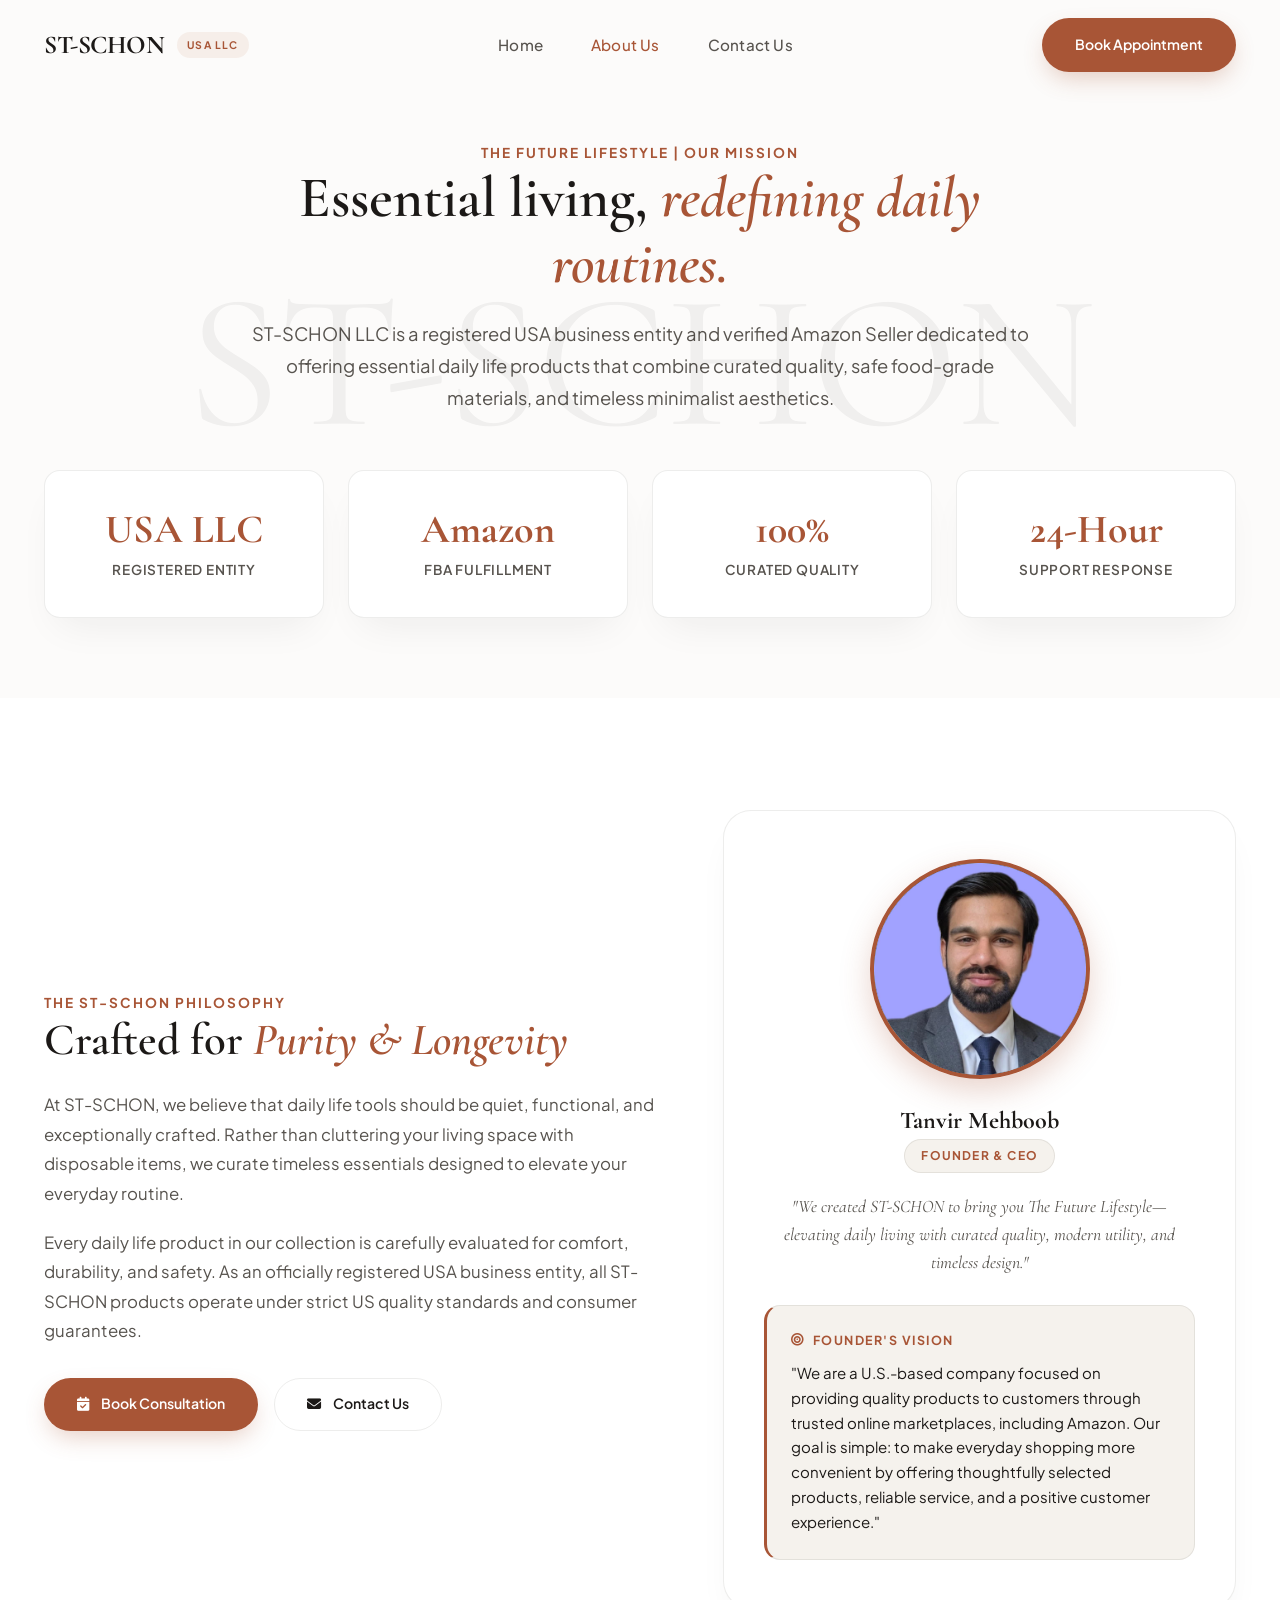
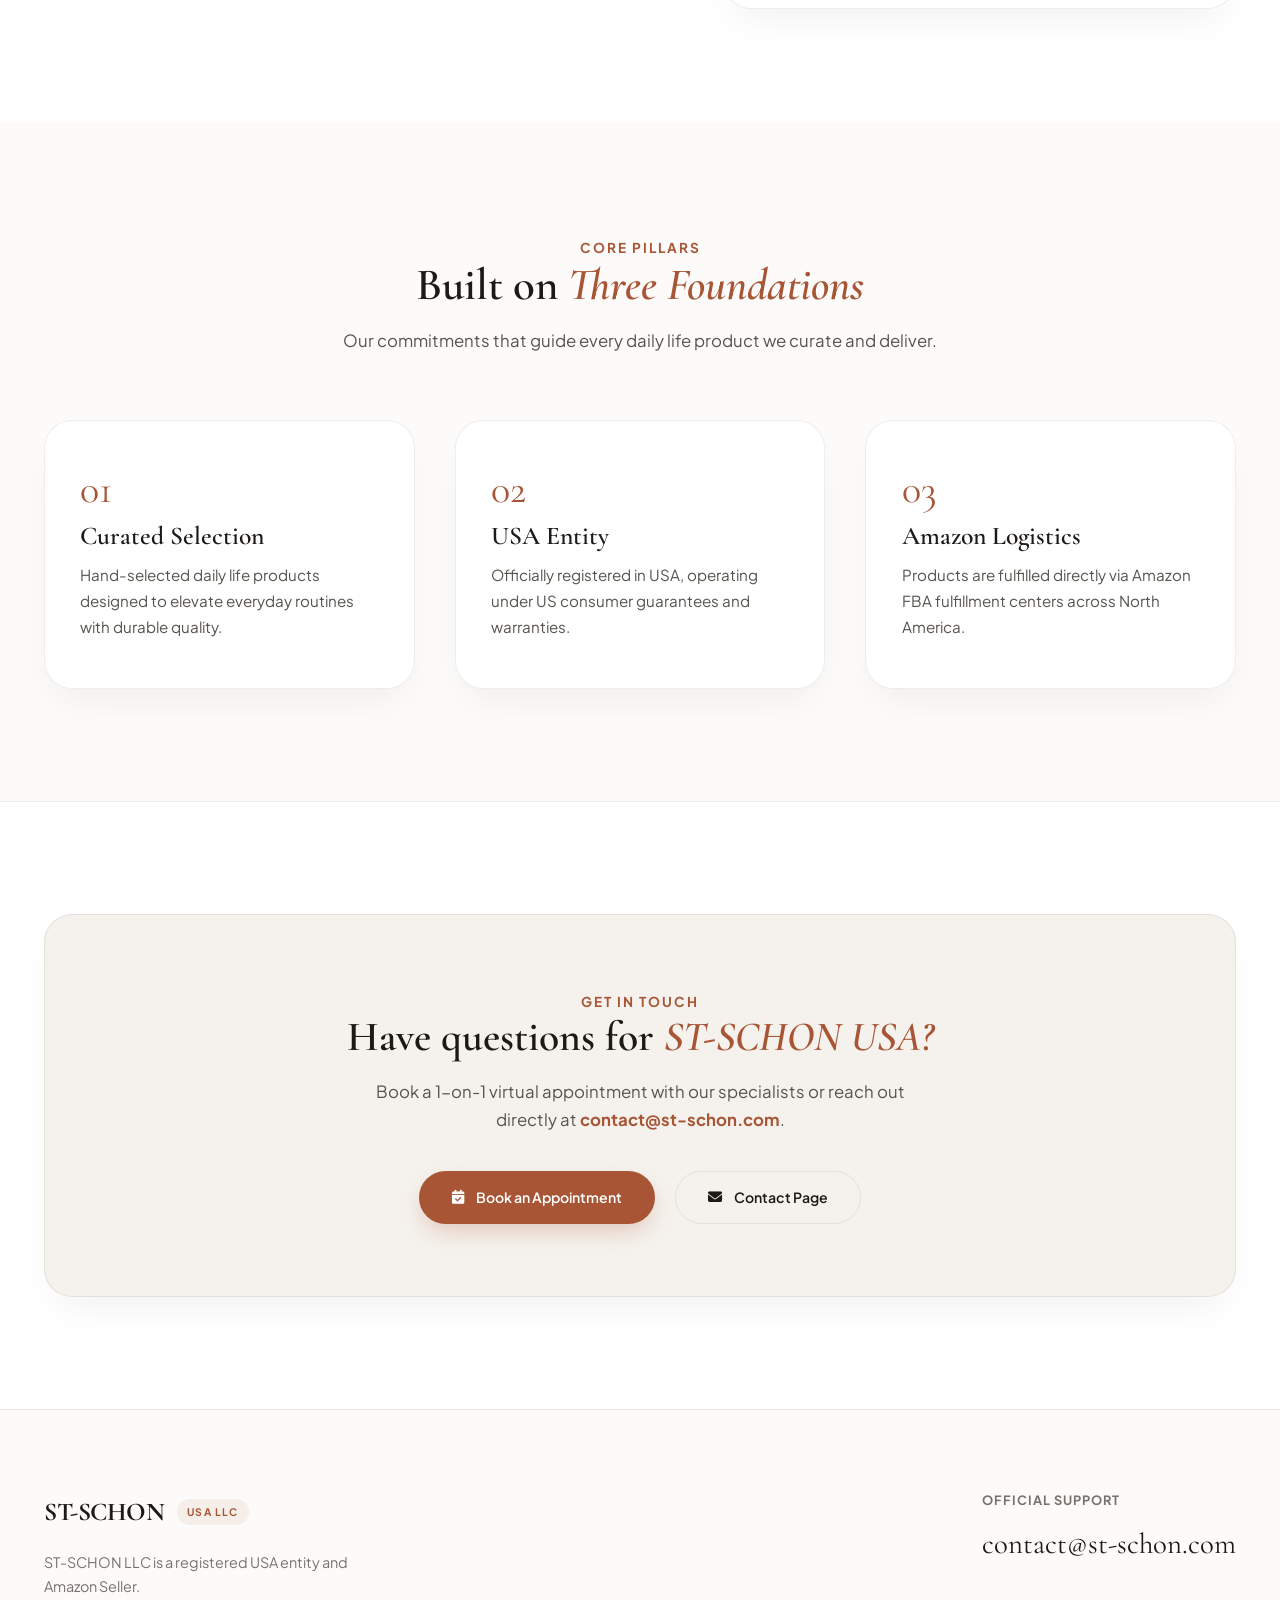
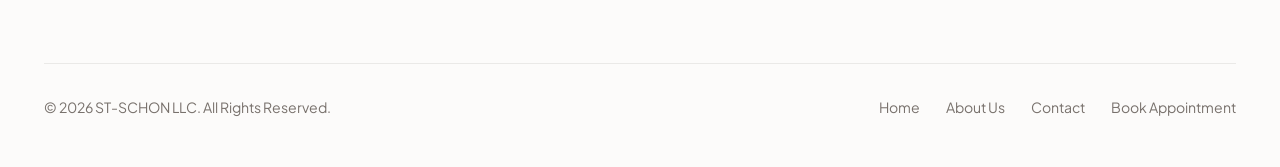
==== commit 7aef465d: "Remove Thermoflask, convert home section to full-screen daily life products background image, and ad" ====
--- a/about.html
+++ b/about.html
@@ -138,6 +138,16 @@
             <h3 class="founder-name-title">Tanvir Mehboob</h3>
             <span class="founder-role-badge">FOUNDER & CEO</span>
             <p class="founder-quote-text">"We created ST-SCHON to bring you The Future Lifestyle—elevating daily living with curated quality, modern utility, and timeless design."</p>
+
+            <!-- FOUNDER VISION SECTION -->
+            <div class="founder-vision-box">
+              <div class="founder-vision-title">
+                <i class="fa-solid fa-bullseye"></i> Founder's Vision
+              </div>
+              <p class="founder-vision-text">
+                "We are a U.S.-based company focused on providing quality products to customers through trusted online marketplaces, including Amazon. Our goal is simple: to make everyday shopping more convenient by offering thoughtfully selected products, reliable service, and a positive customer experience."
+              </p>
+            </div>
           </div>
         </div>
       </div>
--- a/css/style.css
+++ b/css/style.css
@@ -289,15 +289,19 @@
   transform: translateY(-2px);
 }
 
-/* HERO SECTION - KOOWIL STYLE WATERMARK & CENTER OBJECT */
+/* HERO SECTION - FULL-SCREEN BACKGROUND IMAGE WITH LUXURY GRADIENT OVERLAY */
 .hero-editorial {
   position: relative;
   min-height: 100vh;
   padding-top: var(--header-height);
   display: flex;
   align-items: center;
-  justify-content: center;
+  justify-content: flex-start;
   overflow: hidden;
+  background-image: linear-gradient(105deg, rgba(252, 251, 250, 0.95) 0%, rgba(252, 251, 250, 0.85) 45%, rgba(252, 251, 250, 0.4) 100%), url('../assets/hero-bg.jpg');
+  background-size: cover;
+  background-position: center right;
+  background-repeat: no-repeat;
 }
 
 .hero-watermark {
@@ -320,11 +324,12 @@
   z-index: 2;
   width: 100%;
   max-width: var(--container-max);
-  display: grid;
-  grid-template-columns: 1fr 1.3fr 1fr;
-  align-items: center;
-  gap: 2rem;
-  min-height: calc(100vh - var(--header-height) - 4rem);
+  margin: 0 auto;
+  padding: 4rem 2rem;
+  display: flex;
+  flex-direction: column;
+  justify-content: center;
+  min-height: calc(100vh - var(--header-height));
 }
 
 /* Left Hero Copy */
@@ -615,6 +620,35 @@
   font-style: italic;
   color: var(--text-secondary);
   line-height: 1.6;
+}
+
+/* Founder Vision Box */
+.founder-vision-box {
+  margin-top: 1.75rem;
+  background: var(--bg-card);
+  border: 1px solid var(--border-subtle);
+  border-left: 3px solid var(--accent-terracotta);
+  border-radius: var(--radius-md);
+  padding: 1.5rem;
+  text-align: left;
+}
+
+.founder-vision-title {
+  font-size: 0.78rem;
+  font-weight: 700;
+  color: var(--accent-terracotta);
+  text-transform: uppercase;
+  letter-spacing: 1.5px;
+  margin-bottom: 0.6rem;
+  display: flex;
+  align-items: center;
+  gap: 0.5rem;
+}
+
+.founder-vision-text {
+  font-size: 0.94rem;
+  color: var(--text-primary);
+  line-height: 1.65;
 }
 
 /* Footer */
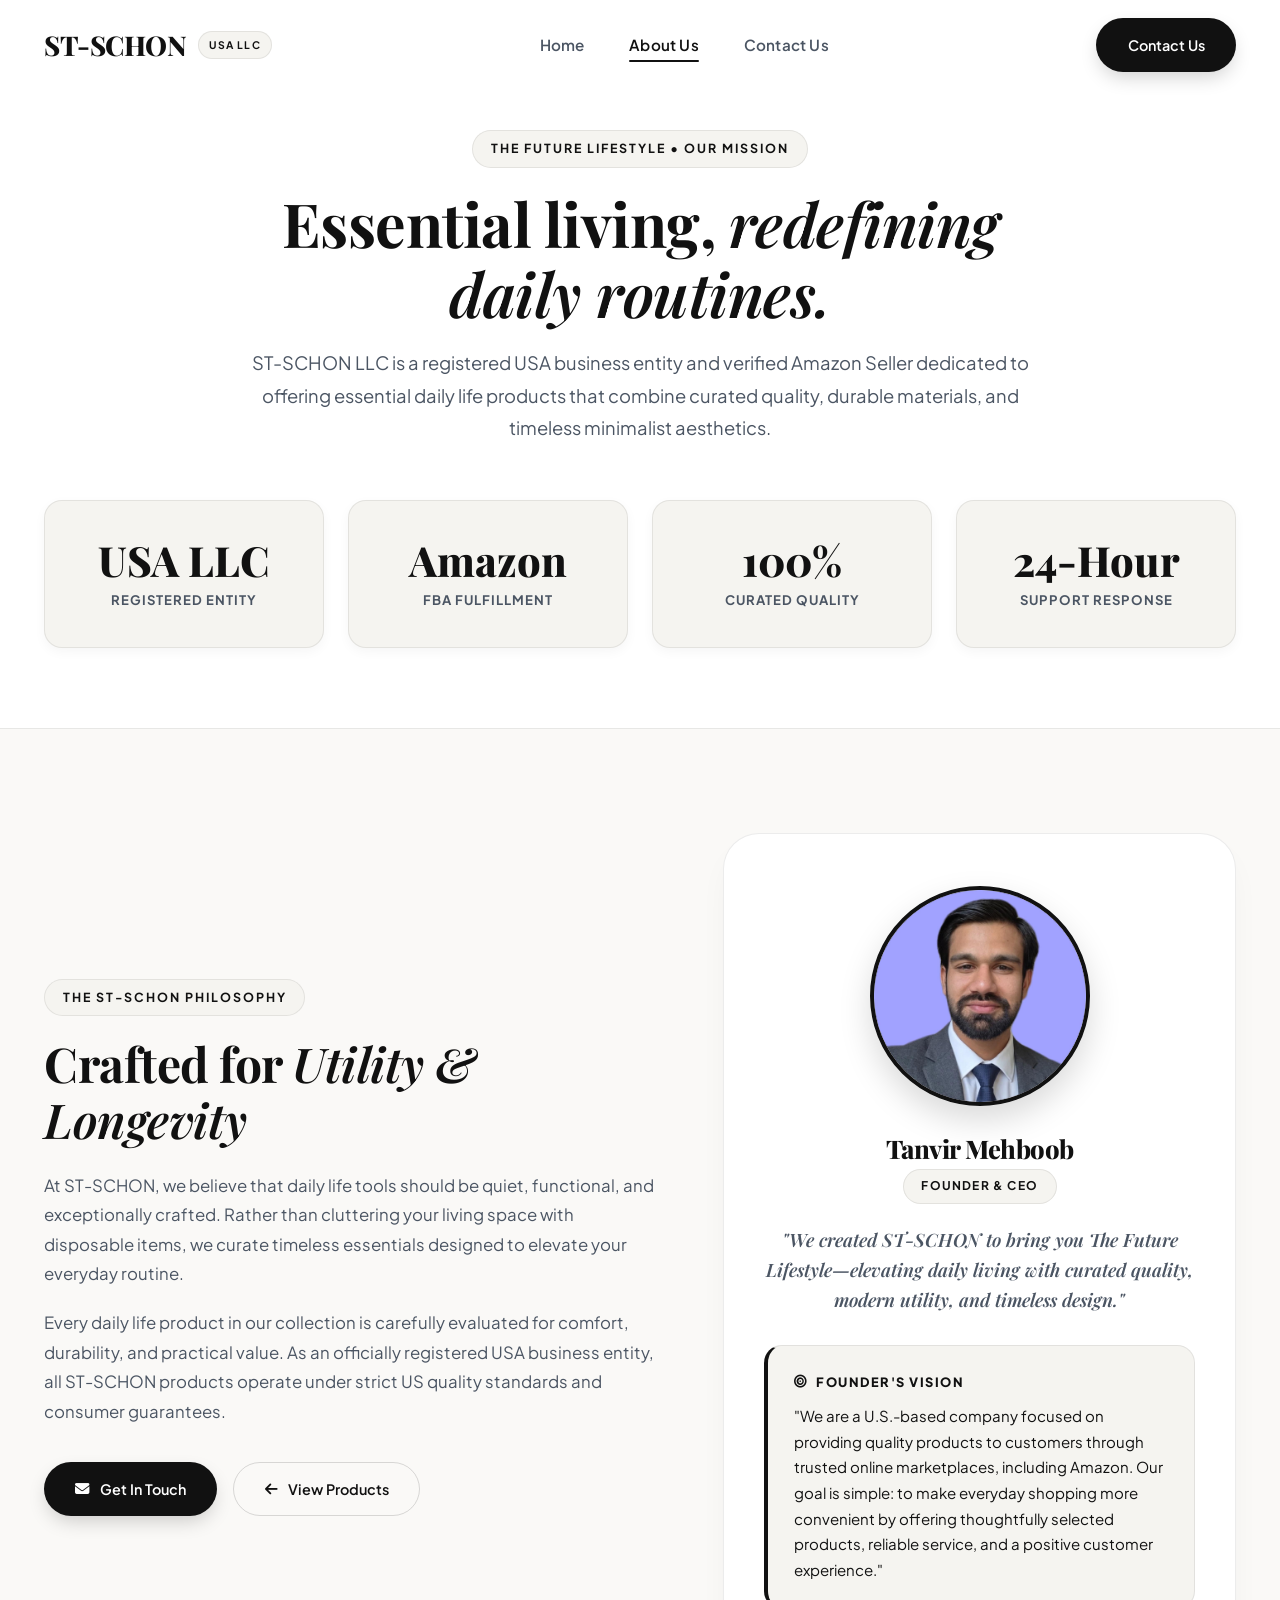
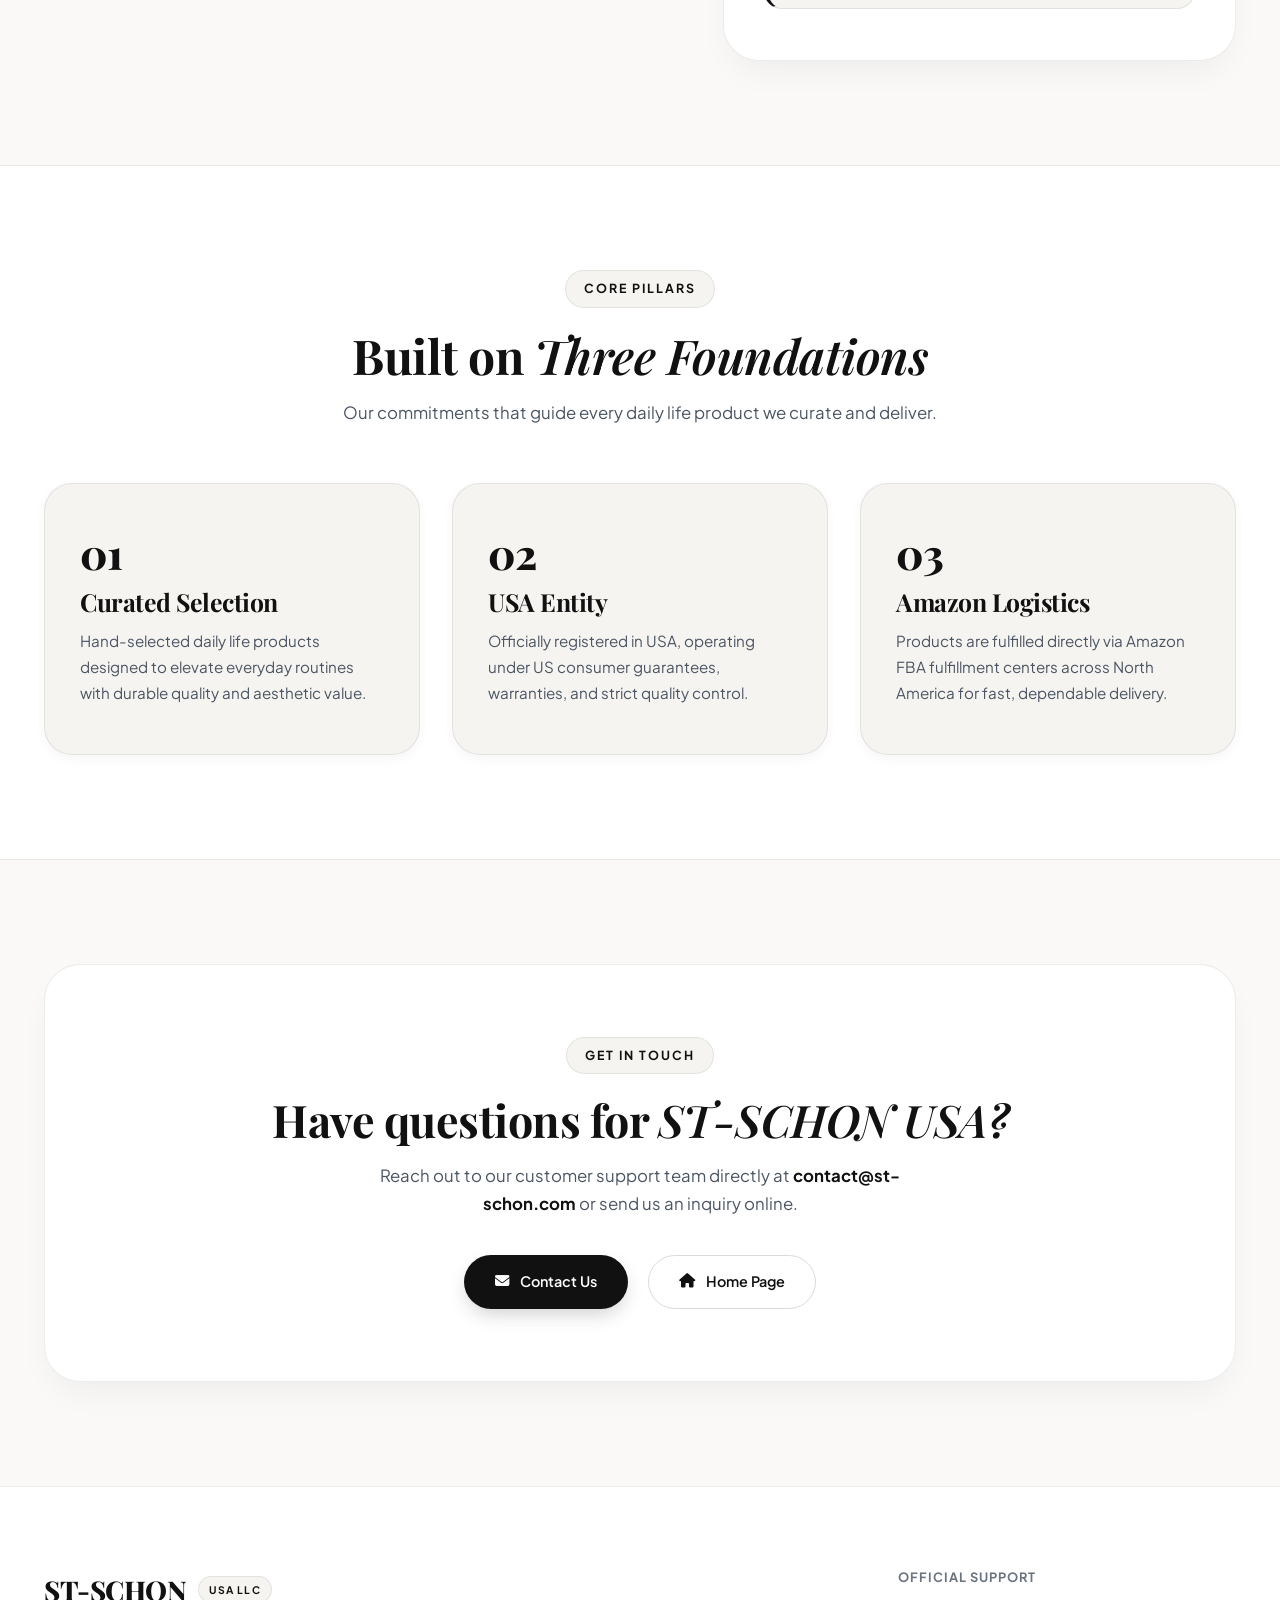
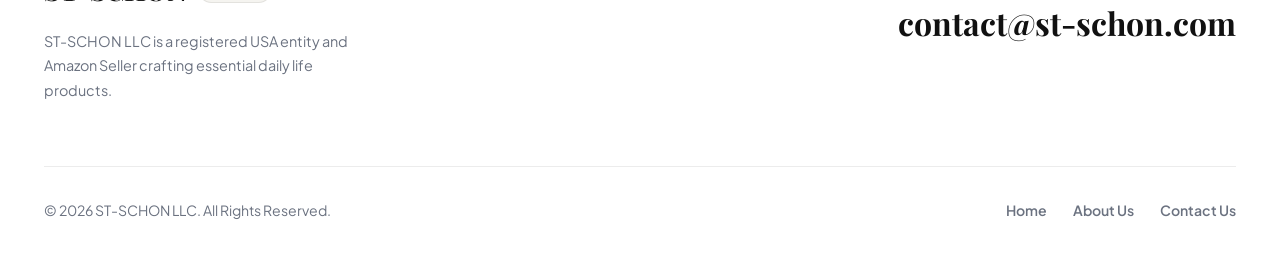
==== commit 548efea0: "Complete theme and typography overhaul: unify modern luxury aesthetic across all pages, remove cente" ====
--- a/about.html
+++ b/about.html
@@ -5,7 +5,15 @@
   <meta name="viewport" content="width=device-width, initial-scale=1.0" />
   <title>About Us | ST-SCHON USA LLC</title>
   <meta name="description" content="Learn about ST-SCHON LLC, an officially registered USA business entity & Amazon Seller crafting minimalist daily life products." />
+  <meta name="keywords" content="ST-SCHON about us, Tanvir Mehboob, ST-SCHON founder, the future lifestyle, daily life products, Amazon Seller USA" />
   <meta name="google-site-verification" content="IMkrDVeG0DlP4XZ37JzlQe3WU5z8ph6qBn4d7qnAb90" />
+
+  <!-- OpenGraph Metadata -->
+  <meta property="og:title" content="About ST-SCHON USA LLC | The Future Lifestyle" />
+  <meta property="og:description" content="Learn about ST-SCHON LLC, an officially registered USA business entity & Amazon Seller crafting minimalist daily life products." />
+  <meta property="og:type" content="website" />
+  <meta property="og:url" content="https://st-schon.com/about.html" />
+  <meta property="og:image" content="assets/founder.jpg" />
 
   <!-- Favicon / Brand Logo -->
   <link rel="icon" type="image/svg+xml" href="assets/favicon.svg" />
@@ -30,7 +38,7 @@
   <!-- Google Fonts -->
   <link rel="preconnect" href="https://fonts.googleapis.com" />
   <link rel="preconnect" href="https://fonts.gstatic.com" crossorigin />
-  <link href="https://fonts.googleapis.com/css2?family=Cormorant+Garamond:ital,wght@0,400;0,600;0,700;1,400&family=Plus+Jakarta+Sans:wght@300;400;500;600;700&display=swap" rel="stylesheet" />
+  <link href="https://fonts.googleapis.com/css2?family=DM+Serif+Display:ital@0;1&family=Playfair+Display:ital,wght@0,500;0,600;0,700;0,800;1,400;1,600&family=Plus+Jakarta+Sans:wght@300;400;500;600;700;800&display=swap" rel="stylesheet" />
 
   <!-- FontAwesome Icons -->
   <link rel="stylesheet" href="https://cdnjs.cloudflare.com/ajax/libs/font-awesome/6.4.0/css/all.min.css" />
@@ -53,12 +61,12 @@
         <li><a href="./" class="nav-link">Home</a></li>
         <li><a href="about.html" class="nav-link active">About Us</a></li>
         <li><a href="contact.html" class="nav-link">Contact Us</a></li>
-        <li class="mobile-cta-item"><a href="contact.html#booking" class="btn btn-primary" style="width: 100%;">Book Appointment</a></li>
+        <li class="mobile-cta-item"><a href="contact.html" class="btn btn-primary" style="width: 100%;">Contact Us</a></li>
       </ul>
 
       <div class="desktop-nav-cta">
-        <a href="contact.html#booking" class="btn btn-primary">
-          Book Appointment
+        <a href="contact.html" class="btn btn-primary">
+          Contact Us
         </a>
       </div>
 
@@ -70,15 +78,14 @@
 
   <!-- ABOUT HERO SECTION -->
   <section class="about-hero">
-    <div class="hero-watermark">ST-SCHON</div>
     <div class="container">
       <div style="max-width: 780px; margin: 0 auto;">
-        <span class="hero-subhead">THE FUTURE LIFESTYLE | OUR MISSION</span>
-        <h1 style="font-size: clamp(2.4rem, 5vw, 3.6rem); margin-bottom: 1.25rem;">
-          Essential living, <span class="serif-text text-terracotta">redefining daily routines.</span>
+        <span class="hero-subhead">THE FUTURE LIFESTYLE • OUR MISSION</span>
+        <h1 style="font-size: clamp(2.4rem, 5vw, 3.8rem); margin-bottom: 1.25rem;">
+          Essential living, <span class="serif-text">redefining daily routines.</span>
         </h1>
         <p style="color: var(--text-secondary); font-size: 1.15rem; line-height: 1.75;">
-          ST-SCHON LLC is a registered USA business entity and verified Amazon Seller dedicated to offering essential daily life products that combine curated quality, safe food-grade materials, and timeless minimalist aesthetics.
+          ST-SCHON LLC is a registered USA business entity and verified Amazon Seller dedicated to offering essential daily life products that combine curated quality, durable materials, and timeless minimalist aesthetics.
         </p>
       </div>
 
@@ -104,27 +111,27 @@
     </div>
   </section>
 
-  <!-- BRAND STORY SECTION -->
-  <section class="section-padding" style="background: #ffffff; border-y: 1px solid var(--border-subtle);">
+  <!-- BRAND STORY & FOUNDER SECTION -->
+  <section class="section-padding" style="background: #faf9f7; border-top: 1px solid var(--border-subtle); border-bottom: 1px solid var(--border-subtle);">
     <div class="container">
       <div class="story-grid">
         <div>
           <span class="hero-subhead">THE ST-SCHON PHILOSOPHY</span>
-          <h2 style="font-size: 2.8rem; margin-bottom: 1.5rem; line-height: 1.15;">
-            Crafted for <span class="serif-text text-terracotta">Purity & Longevity</span>
+          <h2 style="font-size: clamp(2.2rem, 4vw, 3rem); margin-bottom: 1.5rem; line-height: 1.15;">
+            Crafted for <span class="serif-text">Utility & Longevity</span>
           </h2>
           <p style="color: var(--text-secondary); font-size: 1.05rem; margin-bottom: 1.25rem; line-height: 1.75;">
             At ST-SCHON, we believe that daily life tools should be quiet, functional, and exceptionally crafted. Rather than cluttering your living space with disposable items, we curate timeless essentials designed to elevate your everyday routine.
           </p>
-          <p style="color: var(--text-secondary); font-size: 1.05rem; margin-bottom: 2rem; line-height: 1.75;">
-            Every daily life product in our collection is carefully evaluated for comfort, durability, and safety. As an officially registered USA business entity, all ST-SCHON products operate under strict US quality standards and consumer guarantees.
+          <p style="color: var(--text-secondary); font-size: 1.05rem; margin-bottom: 2.25rem; line-height: 1.75;">
+            Every daily life product in our collection is carefully evaluated for comfort, durability, and practical value. As an officially registered USA business entity, all ST-SCHON products operate under strict US quality standards and consumer guarantees.
           </p>
           <div style="display: flex; gap: 1rem; flex-wrap: wrap;">
-            <a href="contact.html#booking" class="btn btn-primary">
-              <i class="fa-solid fa-calendar-check"></i> Book Consultation
+            <a href="contact.html" class="btn btn-primary">
+              <i class="fa-solid fa-envelope"></i> Get In Touch
             </a>
-            <a href="contact.html" class="btn btn-outline">
-              <i class="fa-solid fa-envelope"></i> Contact Us
+            <a href="./" class="btn btn-outline">
+              <i class="fa-solid fa-arrow-left"></i> View Products
             </a>
           </div>
         </div>
@@ -155,11 +162,11 @@
   </section>
 
   <!-- BRAND PILLARS SECTION -->
-  <section class="section-padding">
-    <div class="container">
-      <div style="text-align: center; max-width: 620px; margin: 0 auto;">
+  <section class="section-padding" style="background: #ffffff;">
+    <div class="container">
+      <div style="text-align: center; max-width: 640px; margin: 0 auto;">
         <span class="hero-subhead">CORE PILLARS</span>
-        <h2 style="font-size: 2.8rem; margin-bottom: 1rem;">Built on <span class="serif-text text-terracotta">Three Foundations</span></h2>
+        <h2 style="font-size: clamp(2.2rem, 4vw, 3rem); margin-bottom: 1rem;">Built on <span class="serif-text">Three Foundations</span></h2>
         <p style="color: var(--text-secondary); font-size: 1.05rem;">Our commitments that guide every daily life product we curate and deliver.</p>
       </div>
 
@@ -167,39 +174,39 @@
         <div class="manifesto-card">
           <div class="manifesto-num">01</div>
           <h3 class="manifesto-title">Curated Selection</h3>
-          <p class="manifesto-desc">Hand-selected daily life products designed to elevate everyday routines with durable quality.</p>
+          <p class="manifesto-desc">Hand-selected daily life products designed to elevate everyday routines with durable quality and aesthetic value.</p>
         </div>
 
         <div class="manifesto-card">
           <div class="manifesto-num">02</div>
           <h3 class="manifesto-title">USA Entity</h3>
-          <p class="manifesto-desc">Officially registered in USA, operating under US consumer guarantees and warranties.</p>
+          <p class="manifesto-desc">Officially registered in USA, operating under US consumer guarantees, warranties, and strict quality control.</p>
         </div>
 
         <div class="manifesto-card">
           <div class="manifesto-num">03</div>
           <h3 class="manifesto-title">Amazon Logistics</h3>
-          <p class="manifesto-desc">Products are fulfilled directly via Amazon FBA fulfillment centers across North America.</p>
+          <p class="manifesto-desc">Products are fulfilled directly via Amazon FBA fulfillment centers across North America for fast, dependable delivery.</p>
         </div>
       </div>
     </div>
   </section>
 
   <!-- CONNECT CTA SECTION -->
-  <section class="section-padding" style="background: #ffffff; border-top: 1px solid var(--border-subtle);">
-    <div class="container">
-      <div style="border: 1px solid var(--border-subtle); border-radius: var(--radius-lg); padding: 4.5rem 2.5rem; text-align: center; background: var(--bg-card); box-shadow: var(--shadow-soft);">
+  <section class="section-padding" style="background: #faf9f7; border-top: 1px solid var(--border-subtle);">
+    <div class="container">
+      <div style="border: 1px solid var(--border-subtle); border-radius: var(--radius-xl); padding: 4.5rem 2.5rem; text-align: center; background: #ffffff; box-shadow: var(--shadow-soft);">
         <span class="hero-subhead">GET IN TOUCH</span>
-        <h2 style="font-size: 2.6rem; margin-bottom: 1rem;">Have questions for <span class="serif-text text-terracotta">ST-SCHON USA?</span></h2>
+        <h2 style="font-size: clamp(2.2rem, 4vw, 2.8rem); margin-bottom: 1rem;">Have questions for <span class="serif-text">ST-SCHON USA?</span></h2>
         <p style="color: var(--text-secondary); font-size: 1.05rem; max-width: 580px; margin: 0 auto 2.25rem auto;">
-          Book a 1-on-1 virtual appointment with our specialists or reach out directly at <strong style="color: var(--accent-terracotta);">contact@st-schon.com</strong>.
+          Reach out to our customer support team directly at <strong style="color: var(--text-primary);">contact@st-schon.com</strong> or send us an inquiry online.
         </p>
         <div style="display: flex; justify-content: center; gap: 1.25rem; flex-wrap: wrap;">
-          <a href="contact.html#booking" class="btn btn-primary">
-            <i class="fa-solid fa-calendar-check"></i> Book an Appointment
+          <a href="contact.html" class="btn btn-primary">
+            <i class="fa-solid fa-envelope"></i> Contact Us
           </a>
-          <a href="contact.html" class="btn btn-outline">
-            <i class="fa-solid fa-envelope"></i> Contact Page
+          <a href="./" class="btn btn-outline">
+            <i class="fa-solid fa-house"></i> Home Page
           </a>
         </div>
       </div>
@@ -216,7 +223,7 @@
             <span class="logo-badge-pill">USA LLC</span>
           </a>
           <p style="max-width: 320px; color: var(--text-muted); font-size: 0.9rem; margin-top: 1rem;">
-            ST-SCHON LLC is a registered USA entity and Amazon Seller.
+            ST-SCHON LLC is a registered USA entity and Amazon Seller crafting essential daily life products.
           </p>
         </div>
 
@@ -229,10 +236,9 @@
       <div class="footer-bottom">
         <p>© 2026 ST-SCHON LLC. All Rights Reserved.</p>
         <div>
-          <a href="./" style="color: var(--text-muted); text-decoration: none; margin-left: 1.5rem;">Home</a>
-          <a href="about.html" style="color: var(--text-muted); text-decoration: none; margin-left: 1.5rem;">About Us</a>
-          <a href="contact.html" style="color: var(--text-muted); text-decoration: none; margin-left: 1.5rem;">Contact</a>
-          <a href="contact.html#booking" style="color: var(--text-muted); text-decoration: none; margin-left: 1.5rem;">Book Appointment</a>
+          <a href="./" style="color: var(--text-muted); text-decoration: none; margin-left: 1.5rem; font-weight: 600;">Home</a>
+          <a href="about.html" style="color: var(--text-muted); text-decoration: none; margin-left: 1.5rem; font-weight: 600;">About Us</a>
+          <a href="contact.html" style="color: var(--text-muted); text-decoration: none; margin-left: 1.5rem; font-weight: 600;">Contact Us</a>
         </div>
       </div>
     </div>
--- a/css/style.css
+++ b/css/style.css
@@ -1,53 +1,69 @@
 /* ==========================================================================
-   ST-SCHON USA LLC - HUMAN-CRAFTED EDITORIAL DESIGN SYSTEM
-   Inspired by Organic Minimalist High-Fashion UI (Light Organic Palette)
+   ST-SCHON USA LLC - MODERN EDITORIAL DESIGN SYSTEM
+   Clean High-Fashion Minimalist Aesthetic with Vibrant Daily Life Bento Showcase
    ========================================================================== */
 
-@import url('https://fonts.googleapis.com/css2?family=Cormorant+Garamond:ital,wght@0,400;0,600;0,700;1,400&family=Plus+Jakarta+Sans:wght@300;400;500;600;700&display=swap');
+@import url('https://fonts.googleapis.com/css2?family=DM+Serif+Display:ital@0;1&family=Playfair+Display:ital,wght@0,500;0,600;0,700;0,800;1,400;1,600&family=Plus+Jakarta+Sans:wght@300;400;500;600;700;800&display=swap');
 
 :root {
-  /* Color Palette - Warm Ivory, Terracotta & Soft Espresso */
-  --bg-main: #fcfbfa;
-  --bg-card: #f5f2ed;
-  --bg-glass: rgba(252, 251, 250, 0.95);
+  /* Color Palette - Clean Studio White, Deep Charcoal & Refined Accents */
+  --bg-main: #ffffff;
+  --bg-section: #faf9f7;
+  --bg-card: #f5f4f0;
+  --bg-card-hover: #ebe9e3;
+  --bg-glass: rgba(255, 255, 255, 0.94);
   
-  --border-subtle: rgba(28, 25, 23, 0.08);
-  --border-hover: rgba(168, 85, 54, 0.3);
-
-  /* Accents */
-  --accent-terracotta: #a85536;
-  --accent-terracotta-dark: #8b3e23;
-  --accent-terracotta-light: #f6eee9;
+  --border-subtle: rgba(18, 18, 18, 0.08);
+  --border-medium: rgba(18, 18, 18, 0.15);
+  --border-hover: rgba(18, 18, 18, 0.35);
+
+  /* Primary Brand & Accents */
+  --accent-primary: #121212;
+  --accent-secondary: #27272a;
+  --accent-highlight: #d97706;
+  --accent-light: #f4f4f5;
+  --accent-terracotta: #121212;
+  --accent-terracotta-dark: #000000;
+  --accent-terracotta-light: #f4f4f5;
   
   /* Text */
-  --text-primary: #1c1917;
-  --text-secondary: #57534e;
-  --text-muted: #78716c;
-  --text-watermark: rgba(28, 25, 23, 0.05);
-
-  /* Fonts */
-  --font-serif: 'Cormorant Garamond', Georgia, serif;
-  --font-sans: 'Plus Jakarta Sans', -apple-system, BlinkMacSystemFont, sans-serif;
+  --text-primary: #111111;
+  --text-secondary: #4b5563;
+  --text-muted: #6b7280;
+  --text-light: #9ca3af;
+  --text-watermark: rgba(18, 18, 18, 0.035);
+
+  /* Typography */
+  --font-serif: 'Playfair Display', 'DM Serif Display', Georgia, serif;
+  --font-sans: 'Plus Jakarta Sans', -apple-system, BlinkMacSystemFont, 'Segoe UI', Roboto, sans-serif;
 
   /* Layout */
   --container-max: 1240px;
   --header-height: 90px;
-  --radius-sm: 8px;
-  --radius-md: 16px;
+  --radius-sm: 10px;
+  --radius-md: 18px;
   --radius-lg: 28px;
+  --radius-xl: 36px;
   --radius-full: 9999px;
 
   /* Transitions & Shadows */
-  --transition: 0.4s cubic-bezier(0.16, 1, 0.3, 1);
-  --shadow-soft: 0 20px 40px -15px rgba(28, 25, 23, 0.07);
-  --shadow-hover: 0 30px 60px -15px rgba(168, 85, 54, 0.12);
+  --transition: 0.35s cubic-bezier(0.16, 1, 0.3, 1);
+  --transition-smooth: 0.5s cubic-bezier(0.16, 1, 0.3, 1);
+  --shadow-sm: 0 4px 12px rgba(0, 0, 0, 0.04);
+  --shadow-soft: 0 16px 36px -10px rgba(0, 0, 0, 0.06);
+  --shadow-hover: 0 24px 48px -12px rgba(0, 0, 0, 0.12);
+  --shadow-dark: 0 12px 28px -6px rgba(0, 0, 0, 0.25);
 }
 
 html {
   height: 100%;
-}
-
-html, body {
+  scroll-behavior: smooth;
+  font-size: 16px;
+  background-color: var(--bg-main);
+}
+
+*, *::before, *::after {
+  box-sizing: border-box;
   margin: 0;
   padding: 0;
 }
@@ -62,11 +78,12 @@
   color: var(--text-primary);
   font-family: var(--font-sans);
   -webkit-font-smoothing: antialiased;
-  animation: pageEnter 0.5s ease-out forwards;
+  -moz-osx-font-smoothing: grayscale;
+  animation: pageEnter 0.4s ease-out forwards;
 }
 
 @keyframes pageEnter {
-  from { opacity: 0; transform: translateY(10px); }
+  from { opacity: 0; transform: translateY(6px); }
   to { opacity: 1; transform: translateY(0); }
 }
 
@@ -91,9 +108,10 @@
 .page-transition-overlay::after {
   content: 'ST-SCHON';
   font-family: var(--font-serif);
-  font-size: 2rem;
+  font-size: 2.2rem;
   letter-spacing: 4px;
-  color: var(--accent-terracotta);
+  font-weight: 700;
+  color: var(--text-primary);
 }
 
 .page-transition-overlay.active {
@@ -102,36 +120,25 @@
   pointer-events: all;
 }
 
-/* Reset */
-*, *::before, *::after {
-  box-sizing: border-box;
-  margin: 0;
-  padding: 0;
-}
-
-html {
-  scroll-behavior: smooth;
-  font-size: 16px;
-  background-color: var(--bg-main);
-}
-
-/* Typography */
-h1, h2, h3, h4 {
-  font-family: var(--font-serif);
-  font-weight: 600;
+/* Typography Hierarchy */
+h1, h2, h3, h4, h5, h6 {
+  font-family: var(--font-serif);
+  font-weight: 700;
   line-height: 1.15;
   color: var(--text-primary);
   word-break: break-word;
   overflow-wrap: break-word;
+  letter-spacing: -0.5px;
 }
 
 .serif-text {
   font-family: var(--font-serif);
   font-style: italic;
-}
-
-.text-terracotta {
-  color: var(--accent-terracotta);
+  font-weight: 600;
+}
+
+.text-terracotta, .text-accent {
+  color: var(--text-primary);
 }
 
 /* Container */
@@ -143,7 +150,24 @@
 }
 
 .section-padding {
-  padding: 7rem 0;
+  padding: 6.5rem 0;
+}
+
+/* Subhead Pill Badge */
+.hero-subhead {
+  display: inline-flex;
+  align-items: center;
+  gap: 0.5rem;
+  font-size: 0.78rem;
+  font-weight: 700;
+  letter-spacing: 2px;
+  color: var(--text-primary);
+  text-transform: uppercase;
+  background: var(--bg-card);
+  padding: 0.45rem 1.1rem;
+  border-radius: var(--radius-full);
+  border: 1px solid var(--border-subtle);
+  margin-bottom: 1.25rem;
 }
 
 /* Header Navigation */
@@ -155,6 +179,7 @@
   height: var(--header-height);
   z-index: 1000;
   transition: var(--transition);
+  background: transparent;
 }
 
 .header.scrolled {
@@ -163,6 +188,7 @@
   -webkit-backdrop-filter: blur(20px);
   border-bottom: 1px solid var(--border-subtle);
   height: 80px;
+  box-shadow: 0 4px 20px rgba(0, 0, 0, 0.03);
 }
 
 .nav-wrap {
@@ -175,15 +201,15 @@
 .brand-logo {
   display: flex;
   align-items: center;
-  gap: 0.8rem;
+  gap: 0.75rem;
   text-decoration: none;
   white-space: nowrap;
 }
 
 .logo-mark {
   font-family: var(--font-serif);
-  font-weight: 700;
-  font-size: 1.6rem;
+  font-weight: 800;
+  font-size: 1.7rem;
   letter-spacing: -0.5px;
   color: var(--text-primary);
   white-space: nowrap;
@@ -194,17 +220,18 @@
   font-weight: 700;
   letter-spacing: 1.2px;
   text-transform: uppercase;
-  color: var(--accent-terracotta);
-  background: var(--accent-terracotta-light);
+  color: var(--text-primary);
+  background: var(--bg-card);
   padding: 0.25rem 0.65rem;
   border-radius: var(--radius-full);
+  border: 1px solid var(--border-subtle);
   white-space: nowrap;
 }
 
 .nav-links {
   display: flex;
   align-items: center;
-  gap: 3rem;
+  gap: 2.8rem;
   list-style: none;
 }
 
@@ -212,13 +239,26 @@
   color: var(--text-secondary);
   text-decoration: none;
   font-size: 0.95rem;
-  font-weight: 500;
+  font-weight: 600;
   letter-spacing: 0.2px;
   transition: var(--transition);
+  position: relative;
+  padding: 0.25rem 0;
 }
 
 .nav-link:hover, .nav-link.active {
-  color: var(--accent-terracotta);
+  color: var(--text-primary);
+}
+
+.nav-link.active::after {
+  content: '';
+  position: absolute;
+  bottom: -4px;
+  left: 0;
+  width: 100%;
+  height: 2px;
+  background: var(--text-primary);
+  border-radius: var(--radius-full);
 }
 
 /* Mobile Navigation Controls */
@@ -242,10 +282,10 @@
   display: inline-flex;
   align-items: center;
   justify-content: center;
-  gap: 0.75rem;
-  padding: 0.85rem 2rem;
+  gap: 0.65rem;
+  padding: 0.85rem 1.9rem;
   font-family: var(--font-sans);
-  font-size: 0.88rem;
+  font-size: 0.9rem;
   font-weight: 600;
   border-radius: var(--radius-full);
   text-decoration: none;
@@ -256,26 +296,28 @@
 }
 
 .btn-primary {
-  background: var(--accent-terracotta);
+  background: var(--text-primary);
   color: #ffffff;
-  box-shadow: 0 10px 25px -5px rgba(168, 85, 54, 0.3);
+  box-shadow: 0 8px 20px -4px rgba(0, 0, 0, 0.2);
 }
 
 .btn-primary:hover {
-  background: var(--accent-terracotta-dark);
+  background: #27272a;
   transform: translateY(-2px);
-  box-shadow: 0 15px 30px -5px rgba(168, 85, 54, 0.45);
+  box-shadow: 0 14px 28px -6px rgba(0, 0, 0, 0.3);
+  color: #ffffff;
 }
 
 .btn-outline {
   background: transparent;
   color: var(--text-primary);
-  border-color: var(--border-subtle);
+  border-color: var(--border-medium);
 }
 
 .btn-outline:hover {
-  border-color: var(--accent-terracotta);
-  color: var(--accent-terracotta);
+  border-color: var(--text-primary);
+  background: var(--text-primary);
+  color: #ffffff;
   transform: translateY(-2px);
 }
 
@@ -285,176 +327,530 @@
 }
 
 .btn-dark:hover {
-  background: #000;
+  background: #27272a;
   transform: translateY(-2px);
 }
 
-/* HERO SECTION - FULL-SCREEN BACKGROUND IMAGE WITH LUXURY GRADIENT OVERLAY */
-.hero-editorial {
+/* =====================================================================
+   HERO SECTION - TRENDZONE-INSPIRED BENTO GRID WITH DAILY LIFE PRODUCTS
+   ===================================================================== */
+
+.hero-trend-section {
   position: relative;
   min-height: 100vh;
-  padding-top: var(--header-height);
-  display: flex;
-  align-items: center;
-  justify-content: flex-start;
+  padding-top: calc(var(--header-height) + 1.5rem);
+  padding-bottom: 3.5rem;
+  background: #ffffff;
   overflow: hidden;
-  background-image: linear-gradient(105deg, rgba(252, 251, 250, 0.95) 0%, rgba(252, 251, 250, 0.85) 45%, rgba(252, 251, 250, 0.4) 100%), url('../assets/hero-bg.jpg');
-  background-size: cover;
-  background-position: center right;
-  background-repeat: no-repeat;
-}
-
-.hero-watermark {
+}
+
+.hero-trend-inner {
+  max-width: var(--container-max);
+  margin: 0 auto;
+  padding: 0 1.5rem;
+}
+
+/* ---- Top Row: Circular Badge + Title + Avatar Stack ---- */
+.hero-top-row {
+  display: flex;
+  align-items: flex-start;
+  justify-content: space-between;
+  gap: 2rem;
+  margin-bottom: 0.5rem;
+}
+
+/* Circular Rotating Badge */
+.circular-badge {
+  position: relative;
+  width: 120px;
+  height: 120px;
+  flex-shrink: 0;
+}
+
+.circular-badge-text {
+  width: 120px;
+  height: 120px;
+  animation: spinBadge 16s linear infinite;
+}
+
+.circular-badge-text text {
+  font-size: 10px;
+  font-family: var(--font-sans);
+  font-weight: 700;
+  letter-spacing: 2.8px;
+  text-transform: uppercase;
+  fill: var(--text-primary);
+}
+
+.circular-badge-icon {
   position: absolute;
-  top: 52%;
+  top: 50%;
   left: 50%;
   transform: translate(-50%, -50%);
-  font-family: var(--font-serif);
-  font-size: clamp(5rem, 15vw, 18rem);
-  font-weight: 400;
-  color: var(--text-watermark);
-  white-space: nowrap;
-  pointer-events: none;
-  z-index: 1;
-  letter-spacing: -2px;
-}
-
-.hero-container-center {
-  position: relative;
-  z-index: 2;
-  width: 100%;
-  max-width: var(--container-max);
-  margin: 0 auto;
-  padding: 4rem 2rem;
+  width: 44px;
+  height: 44px;
+  border-radius: 50%;
+  background: var(--text-primary);
+  display: flex;
+  align-items: center;
+  justify-content: center;
+  color: #fff;
+  font-size: 0.95rem;
+  box-shadow: 0 4px 14px rgba(0, 0, 0, 0.18);
+  transition: var(--transition);
+  text-decoration: none;
+}
+
+.circular-badge-icon:hover {
+  background: #27272a;
+  transform: translate(-50%, -50%) scale(1.08);
+}
+
+@keyframes spinBadge {
+  from { transform: rotate(0deg); }
+  to { transform: rotate(360deg); }
+}
+
+/* Hero Giant Title */
+.hero-trend-title-wrap {
+  flex: 1;
+  text-align: center;
+  padding: 0 1.5rem;
+}
+
+.hero-trend-title {
+  font-family: var(--font-serif);
+  font-weight: 700;
+  font-size: clamp(2.6rem, 5.2vw, 4.8rem);
+  line-height: 1.05;
+  color: var(--text-primary);
+  letter-spacing: -1.5px;
+  margin: 0;
+}
+
+.hero-trend-title .accent-word {
+  color: var(--text-primary);
+  font-style: italic;
+  font-weight: 600;
+}
+
+/* Avatar Stack */
+.avatar-stack {
   display: flex;
   flex-direction: column;
+  align-items: flex-end;
+  gap: 0.5rem;
+  flex-shrink: 0;
+  padding-top: 0.5rem;
+}
+
+.avatar-row {
+  display: flex;
+  align-items: center;
+}
+
+.avatar-circle {
+  width: 42px;
+  height: 42px;
+  border-radius: 50%;
+  border: 3px solid #ffffff;
+  margin-left: -12px;
+  display: flex;
+  align-items: center;
   justify-content: center;
-  min-height: calc(100vh - var(--header-height));
-}
-
-/* Left Hero Copy */
-.hero-left-block {
-  padding-right: 1rem;
-}
-
-.hero-subhead {
-  font-size: 0.85rem;
-  font-weight: 700;
-  letter-spacing: 2px;
-  color: var(--accent-terracotta);
-  text-transform: uppercase;
-  margin-bottom: 1rem;
-}
-
-.hero-main-title {
-  font-size: clamp(2.2rem, 4vw, 3.4rem);
-  line-height: 1.08;
-  margin-bottom: 1.25rem;
-  word-break: break-word;
-  overflow-wrap: break-word;
-}
-
-.hero-body-text {
   font-size: 1rem;
-  color: var(--text-secondary);
-  margin-bottom: 2rem;
-  line-height: 1.7;
-}
-
-.hero-link-arrow {
-  display: inline-flex;
-  align-items: center;
-  gap: 0.75rem;
-  color: var(--accent-terracotta);
-  font-weight: 700;
-  font-size: 0.95rem;
-  text-decoration: none;
-  transition: var(--transition);
-}
-
-.hero-link-arrow:hover {
-  gap: 1.2rem;
-  color: var(--accent-terracotta-dark);
-}
-
-/* Center Hero Visual Box */
-.hero-center-visual {
-  position: relative;
-  width: 100%;
-  height: 480px;
+  box-shadow: 0 2px 8px rgba(0, 0, 0, 0.1);
+  overflow: hidden;
+}
+
+.avatar-circle:first-child {
+  margin-left: 0;
+}
+
+.avatar-circle.avatar-more {
+  background: var(--text-primary);
+  color: #fff;
+  font-size: 0.75rem;
+  font-weight: 700;
+}
+
+/* ---- Bento Products Grid (8 Daily Product Cards) ---- */
+.trend-bento-grid {
+  display: grid;
+  grid-template-columns: 1fr 1fr 1fr 1fr 1fr;
+  grid-template-rows: 280px 220px;
+  gap: 16px;
+  margin: 2rem 0 2.5rem 0;
+}
+
+.folder-card {
   border-radius: var(--radius-lg);
   overflow: hidden;
+  position: relative;
+  transition: transform 0.5s cubic-bezier(0.16, 1, 0.3, 1), box-shadow 0.4s ease;
+  box-shadow: var(--shadow-sm);
+}
+
+.folder-card:hover {
+  transform: translateY(-6px) scale(1.02);
   box-shadow: var(--shadow-hover);
-  border: 1px solid var(--border-subtle);
-  background: var(--bg-card);
-  transition: var(--transition);
-}
-
-.hero-center-visual:hover {
-  transform: translateY(-4px);
-  box-shadow: 0 35px 70px -15px rgba(168, 85, 54, 0.2);
-}
-
-.hero-visual-img {
+}
+
+.folder-card img {
   width: 100%;
   height: 100%;
   object-fit: cover;
-  object-position: center;
   display: block;
   transition: transform 0.6s cubic-bezier(0.16, 1, 0.3, 1);
 }
 
-.hero-center-visual:hover .hero-visual-img {
-  transform: scale(1.03);
-}
-
-/* Right Inset Card */
-.hero-right-card {
+.folder-card:hover img {
+  transform: scale(1.06);
+}
+
+/* Specific card grid placements */
+.folder-card--1 {
+  grid-column: 1;
+  grid-row: 1 / span 2;
+  background: #E8703A;
+}
+
+.folder-card--2 {
+  grid-column: 2;
+  grid-row: 1;
+  background: #3A7D44;
+}
+
+.folder-card--3 {
+  grid-column: 3;
+  grid-row: 1;
+  background: #F0C93A;
+}
+
+.folder-card--4 {
+  grid-column: 4;
+  grid-row: 1;
+  background: #5DADE2;
+}
+
+.folder-card--5 {
+  grid-column: 5;
+  grid-row: 1 / span 2;
+  background: #7DCEA0;
+}
+
+.folder-card--6 {
+  grid-column: 2;
+  grid-row: 2;
+  background: #D4AC0D;
+}
+
+.folder-card--8 {
+  grid-column: 3;
+  grid-row: 2;
+  background: #F4A582;
+}
+
+.folder-card--7 {
+  grid-column: 4;
+  grid-row: 2;
+  background: #1D6D50;
+}
+
+/* Small decorative sun icon on bento cards */
+.bento-sun-icon {
+  position: absolute;
+  top: -16px;
+  left: 50%;
+  transform: translateX(-50%);
+  width: 36px;
+  height: 36px;
+  border-radius: 50%;
   background: #ffffff;
-  border: 1px solid var(--border-subtle);
-  border-radius: var(--radius-lg);
-  padding: 2rem;
-  box-shadow: var(--shadow-soft);
-  transition: var(--transition);
-}
-
-.hero-right-card:hover {
-  transform: translateY(-5px);
-  box-shadow: var(--shadow-hover);
-}
-
-.card-tag {
-  font-size: 0.75rem;
-  color: var(--accent-terracotta);
-  font-weight: 700;
+  display: flex;
+  align-items: center;
+  justify-content: center;
+  color: var(--text-primary);
+  font-size: 0.85rem;
+  box-shadow: 0 2px 10px rgba(0, 0, 0, 0.1);
+  z-index: 3;
+}
+
+/* ---- Bottom Row: Quote + Feature Counter ---- */
+.hero-trend-footer {
+  display: flex;
+  align-items: flex-start;
+  justify-content: space-between;
+  gap: 3rem;
+  padding: 0 0.5rem;
+}
+
+/* Left Testimonial Quote */
+.hero-quote-block {
+  max-width: 480px;
+}
+
+.hero-quote-mark {
+  font-family: var(--font-serif);
+  font-size: 4.5rem;
+  line-height: 1;
+  color: var(--text-primary);
+  margin-bottom: -1.2rem;
+}
+
+.hero-quote-text {
+  font-size: 0.95rem;
+  color: var(--text-secondary);
+  line-height: 1.65;
+  margin-bottom: 0.85rem;
+}
+
+.hero-quote-sig {
+  font-family: var(--font-serif);
+  font-size: 1.6rem;
+  font-style: italic;
+  font-weight: 600;
+  color: var(--text-primary);
+}
+
+/* Right Numbered Feature Counter */
+.hero-feature-counter {
+  text-align: right;
+  max-width: 420px;
+}
+
+.feature-counter-top {
+  display: flex;
+  align-items: center;
+  justify-content: flex-end;
+  gap: 1rem;
+  margin-bottom: 0.6rem;
+}
+
+.feature-number {
+  font-family: var(--font-serif);
+  font-size: 3.6rem;
+  font-weight: 800;
+  color: var(--text-primary);
+  line-height: 1;
+}
+
+.feature-label {
+  font-size: 0.85rem;
+  font-weight: 700;
+  color: var(--text-secondary);
   text-transform: uppercase;
   letter-spacing: 1px;
 }
 
-.card-title {
-  font-size: 1.4rem;
-  margin: 0.5rem 0;
-}
-
-.card-desc {
-  font-size: 0.88rem;
-  color: var(--text-secondary);
-}
-
-/* Brand Manifesto Grid */
+.feature-arrow-link {
+  display: inline-flex;
+  align-items: center;
+  justify-content: center;
+  width: 44px;
+  height: 44px;
+  border-radius: 50%;
+  border: 1.5px solid var(--border-medium);
+  color: var(--text-primary);
+  text-decoration: none;
+  font-size: 1rem;
+  transition: var(--transition);
+}
+
+.feature-arrow-link:hover {
+  background: var(--text-primary);
+  border-color: var(--text-primary);
+  color: #fff;
+  transform: scale(1.05);
+}
+
+.feature-headline {
+  font-family: var(--font-serif);
+  font-size: 1.6rem;
+  font-weight: 700;
+  line-height: 1.25;
+  color: var(--text-primary);
+}
+
+/* ---- Hero Trend Responsive Grid ---- */
+@media (max-width: 1100px) {
+  .trend-bento-grid {
+    grid-template-columns: 1fr 1fr 1fr;
+    grid-template-rows: 240px 200px 200px;
+  }
+
+  .folder-card--1 {
+    grid-column: 1;
+    grid-row: 1 / span 2;
+  }
+
+  .folder-card--2 {
+    grid-column: 2;
+    grid-row: 1;
+  }
+
+  .folder-card--3 {
+    grid-column: 3;
+    grid-row: 1;
+  }
+
+  .folder-card--4 {
+    grid-column: 2;
+    grid-row: 2;
+  }
+
+  .folder-card--5 {
+    grid-column: 3;
+    grid-row: 2;
+  }
+
+  .folder-card--6 {
+    grid-column: 1;
+    grid-row: 3;
+  }
+
+  .folder-card--8 {
+    grid-column: 2;
+    grid-row: 3;
+  }
+
+  .folder-card--7 {
+    grid-column: 3;
+    grid-row: 3;
+  }
+}
+
+@media (max-width: 820px) {
+  .hero-top-row {
+    flex-direction: column;
+    align-items: center;
+    text-align: center;
+  }
+
+  .circular-badge {
+    width: 90px;
+    height: 90px;
+  }
+
+  .circular-badge-text {
+    width: 90px;
+    height: 90px;
+  }
+
+  .circular-badge-icon {
+    width: 36px;
+    height: 36px;
+    font-size: 0.85rem;
+  }
+
+  .hero-trend-title-wrap {
+    padding: 0;
+  }
+
+  .hero-trend-title {
+    font-size: clamp(2.2rem, 7.5vw, 3.2rem);
+  }
+
+  .avatar-stack {
+    align-items: center;
+  }
+
+  .trend-bento-grid {
+    grid-template-columns: 1fr 1fr;
+    grid-template-rows: repeat(4, 190px);
+  }
+
+  .folder-card--1 {
+    grid-column: 1;
+    grid-row: 1;
+  }
+
+  .folder-card--2 {
+    grid-column: 2;
+    grid-row: 1;
+  }
+
+  .folder-card--3 {
+    grid-column: 1;
+    grid-row: 2;
+  }
+
+  .folder-card--4 {
+    grid-column: 2;
+    grid-row: 2;
+  }
+
+  .folder-card--5 {
+    grid-column: 1;
+    grid-row: 3;
+  }
+
+  .folder-card--8 {
+    grid-column: 2;
+    grid-row: 3;
+  }
+
+  .folder-card--6 {
+    grid-column: 1;
+    grid-row: 4;
+  }
+
+  .folder-card--7 {
+    grid-column: 2;
+    grid-row: 4;
+  }
+
+  .hero-trend-footer {
+    flex-direction: column;
+    align-items: center;
+    text-align: center;
+    gap: 2.5rem;
+  }
+
+  .hero-feature-counter {
+    text-align: center;
+  }
+
+  .feature-counter-top {
+    justify-content: center;
+  }
+}
+
+@media (max-width: 480px) {
+  .trend-bento-grid {
+    grid-template-columns: 1fr;
+    grid-template-rows: repeat(8, 200px);
+  }
+
+  .folder-card--1,
+  .folder-card--2,
+  .folder-card--3,
+  .folder-card--4,
+  .folder-card--5,
+  .folder-card--6,
+  .folder-card--7,
+  .folder-card--8 {
+    grid-column: 1;
+    grid-row: auto;
+  }
+}
+
+/* =====================================================================
+   BRAND MANIFESTO SECTION
+   ===================================================================== */
 .manifesto-grid {
   display: grid;
   grid-template-columns: repeat(3, 1fr);
-  gap: 2.5rem;
-  margin-top: 4rem;
+  gap: 2rem;
+  margin-top: 3.5rem;
 }
 
 .manifesto-card {
-  background: #ffffff;
+  background: var(--bg-card);
   border: 1px solid var(--border-subtle);
   border-radius: var(--radius-lg);
   padding: 3rem 2.2rem;
-  box-shadow: var(--shadow-soft);
+  box-shadow: var(--shadow-sm);
   transition: var(--transition);
 }
 
@@ -462,31 +858,38 @@
   transform: translateY(-6px);
   border-color: var(--border-hover);
   box-shadow: var(--shadow-hover);
+  background: #ffffff;
 }
 
 .manifesto-num {
   font-family: var(--font-serif);
-  font-size: 2.5rem;
-  color: var(--accent-terracotta);
+  font-size: 2.6rem;
+  font-weight: 800;
+  color: var(--text-primary);
   line-height: 1;
+  margin-bottom: 0.85rem;
+}
+
+.manifesto-title {
+  font-size: 1.55rem;
+  font-weight: 700;
   margin-bottom: 0.75rem;
-}
-
-.manifesto-title {
-  font-size: 1.6rem;
-  margin-bottom: 0.75rem;
+  color: var(--text-primary);
 }
 
 .manifesto-desc {
   color: var(--text-secondary);
   font-size: 0.95rem;
-}
-
-/* About Page Specific Styles */
+  line-height: 1.7;
+}
+
+/* =====================================================================
+   ABOUT PAGE SPECIFIC STYLES
+   ===================================================================== */
 .about-hero {
-  padding-top: calc(var(--header-height) + 3rem);
+  padding-top: calc(var(--header-height) + 2.5rem);
   padding-bottom: 5rem;
-  background: var(--bg-main);
+  background: #ffffff;
   text-align: center;
   position: relative;
 }
@@ -499,12 +902,12 @@
 }
 
 .metric-card {
-  background: #ffffff;
+  background: var(--bg-card);
   border: 1px solid var(--border-subtle);
   border-radius: var(--radius-md);
   padding: 2.25rem 1.5rem;
   text-align: center;
-  box-shadow: var(--shadow-soft);
+  box-shadow: var(--shadow-sm);
   transition: var(--transition);
 }
 
@@ -512,23 +915,24 @@
   transform: translateY(-4px);
   border-color: var(--border-hover);
   box-shadow: var(--shadow-hover);
+  background: #ffffff;
 }
 
 .metric-val {
   font-family: var(--font-serif);
-  font-size: 2.5rem;
-  font-weight: 700;
-  color: var(--accent-terracotta);
+  font-size: 2.6rem;
+  font-weight: 800;
+  color: var(--text-primary);
   line-height: 1.1;
   margin-bottom: 0.4rem;
 }
 
 .metric-lbl {
-  font-size: 0.85rem;
+  font-size: 0.82rem;
   color: var(--text-secondary);
-  font-weight: 600;
+  font-weight: 700;
   text-transform: uppercase;
-  letter-spacing: 0.8px;
+  letter-spacing: 1px;
 }
 
 .story-grid {
@@ -558,8 +962,8 @@
 .founder-box {
   background: #ffffff;
   border: 1px solid var(--border-subtle);
-  border-radius: var(--radius-lg);
-  padding: 3rem 2.5rem;
+  border-radius: var(--radius-xl);
+  padding: 3.2rem 2.5rem;
   text-align: center;
   box-shadow: var(--shadow-soft);
   transition: var(--transition);
@@ -577,8 +981,8 @@
   margin: 0 auto 1.75rem auto;
   border-radius: 50%;
   overflow: hidden;
-  border: 4px solid var(--accent-terracotta);
-  box-shadow: 0 12px 30px rgba(168, 85, 54, 0.25);
+  border: 4px solid var(--text-primary);
+  box-shadow: 0 14px 32px rgba(0, 0, 0, 0.15);
   transition: var(--transition);
 }
 
@@ -594,49 +998,50 @@
 }
 
 .founder-name-title {
-  font-size: 1.5rem;
-  font-weight: 700;
-  color: var(--text-primary);
-  margin-bottom: 0.3rem;
+  font-size: 1.6rem;
+  font-weight: 800;
+  color: var(--text-primary);
+  margin-bottom: 0.35rem;
 }
 
 .founder-role-badge {
   display: inline-block;
   font-size: 0.75rem;
   font-weight: 700;
-  color: var(--accent-terracotta);
+  color: var(--text-primary);
   background: var(--bg-card);
-  padding: 0.35rem 1rem;
+  padding: 0.4rem 1.1rem;
   border-radius: var(--radius-full);
   text-transform: uppercase;
   letter-spacing: 1.2px;
-  margin-bottom: 1.25rem;
+  margin-bottom: 1.3rem;
   border: 1px solid var(--border-subtle);
 }
 
 .founder-quote-text {
   font-family: var(--font-serif);
-  font-size: 1.1rem;
+  font-size: 1.15rem;
   font-style: italic;
+  font-weight: 600;
   color: var(--text-secondary);
-  line-height: 1.6;
+  line-height: 1.65;
 }
 
 /* Founder Vision Box */
 .founder-vision-box {
-  margin-top: 1.75rem;
+  margin-top: 1.85rem;
   background: var(--bg-card);
   border: 1px solid var(--border-subtle);
-  border-left: 3px solid var(--accent-terracotta);
+  border-left: 4px solid var(--text-primary);
   border-radius: var(--radius-md);
-  padding: 1.5rem;
+  padding: 1.6rem;
   text-align: left;
 }
 
 .founder-vision-title {
-  font-size: 0.78rem;
-  font-weight: 700;
-  color: var(--accent-terracotta);
+  font-size: 0.8rem;
+  font-weight: 800;
+  color: var(--text-primary);
   text-transform: uppercase;
   letter-spacing: 1.5px;
   margin-bottom: 0.6rem;
@@ -648,14 +1053,16 @@
 .founder-vision-text {
   font-size: 0.94rem;
   color: var(--text-primary);
-  line-height: 1.65;
-}
-
-/* Footer */
+  line-height: 1.7;
+}
+
+/* =====================================================================
+   FOOTER
+   ===================================================================== */
 .footer {
   margin-top: auto;
   flex-shrink: 0;
-  background: var(--bg-main);
+  background: #ffffff;
   border-top: 1px solid var(--border-subtle);
   padding: 5rem 0 3rem 0;
 }
@@ -671,7 +1078,8 @@
 
 .footer-email {
   font-family: var(--font-serif);
-  font-size: 1.8rem;
+  font-size: 2rem;
+  font-weight: 700;
   color: var(--text-primary);
   text-decoration: none;
   transition: var(--transition);
@@ -679,7 +1087,7 @@
 }
 
 .footer-email:hover {
-  color: var(--accent-terracotta);
+  opacity: 0.75;
 }
 
 .footer-bottom {
@@ -704,12 +1112,12 @@
 
 .toast {
   padding: 1rem 1.6rem;
-  background: #1c1917;
+  background: var(--text-primary);
   color: #ffffff;
   border-radius: var(--radius-md);
   font-size: 0.9rem;
-  font-weight: 500;
-  box-shadow: 0 15px 35px rgba(0,0,0,0.3);
+  font-weight: 600;
+  box-shadow: 0 15px 35px rgba(0, 0, 0, 0.25);
 }
 
 /* ==========================================================================
@@ -741,14 +1149,14 @@
     top: var(--header-height);
     left: 0;
     width: 100%;
-    background: rgba(252, 251, 250, 0.98);
+    background: rgba(255, 255, 255, 0.98);
     backdrop-filter: blur(20px);
     -webkit-backdrop-filter: blur(20px);
     flex-direction: column;
     padding: 2.5rem 2rem;
     gap: 1.75rem;
     border-bottom: 1px solid var(--border-subtle);
-    box-shadow: 0 25px 50px rgba(28, 25, 23, 0.12);
+    box-shadow: 0 25px 50px rgba(0, 0, 0, 0.08);
     transform: translateY(-160%);
     transition: transform 0.4s cubic-bezier(0.16, 1, 0.3, 1);
     z-index: 999;
@@ -758,48 +1166,11 @@
     transform: translateY(0);
   }
 
-  .hero-container-center {
-    grid-template-columns: 1fr;
-    text-align: center;
-    gap: 2.5rem;
-    padding: 2rem 0;
-  }
-
-  .hero-left-block {
-    padding-right: 0;
-    display: flex;
-    flex-direction: column;
-    align-items: center;
-  }
-
-  .hero-left-block .hero-main-title {
-    font-size: clamp(2rem, 7.5vw, 3rem);
-    line-height: 1.12;
-  }
-
-  .hero-left-block div[style*="display: flex"] {
-    flex-direction: column;
-    width: 100%;
-    gap: 1rem !important;
-  }
-
-  .hero-left-block .btn-primary {
-    width: 100%;
-  }
-
-  .hero-center-visual {
-    height: 360px;
-  }
-
   .manifesto-grid {
     grid-template-columns: 1fr;
     gap: 1.5rem;
   }
 
-  .hero-watermark {
-    display: none;
-  }
-
   .section-padding {
     padding: 4.5rem 0;
   }
@@ -811,15 +1182,11 @@
   }
 
   .logo-mark {
-    font-size: 1.35rem;
+    font-size: 1.4rem;
   }
 
   .btn {
     padding: 0.75rem 1.4rem;
     font-size: 0.85rem;
   }
-
-  .hero-center-visual {
-    height: 300px;
-  }
-}
+}
